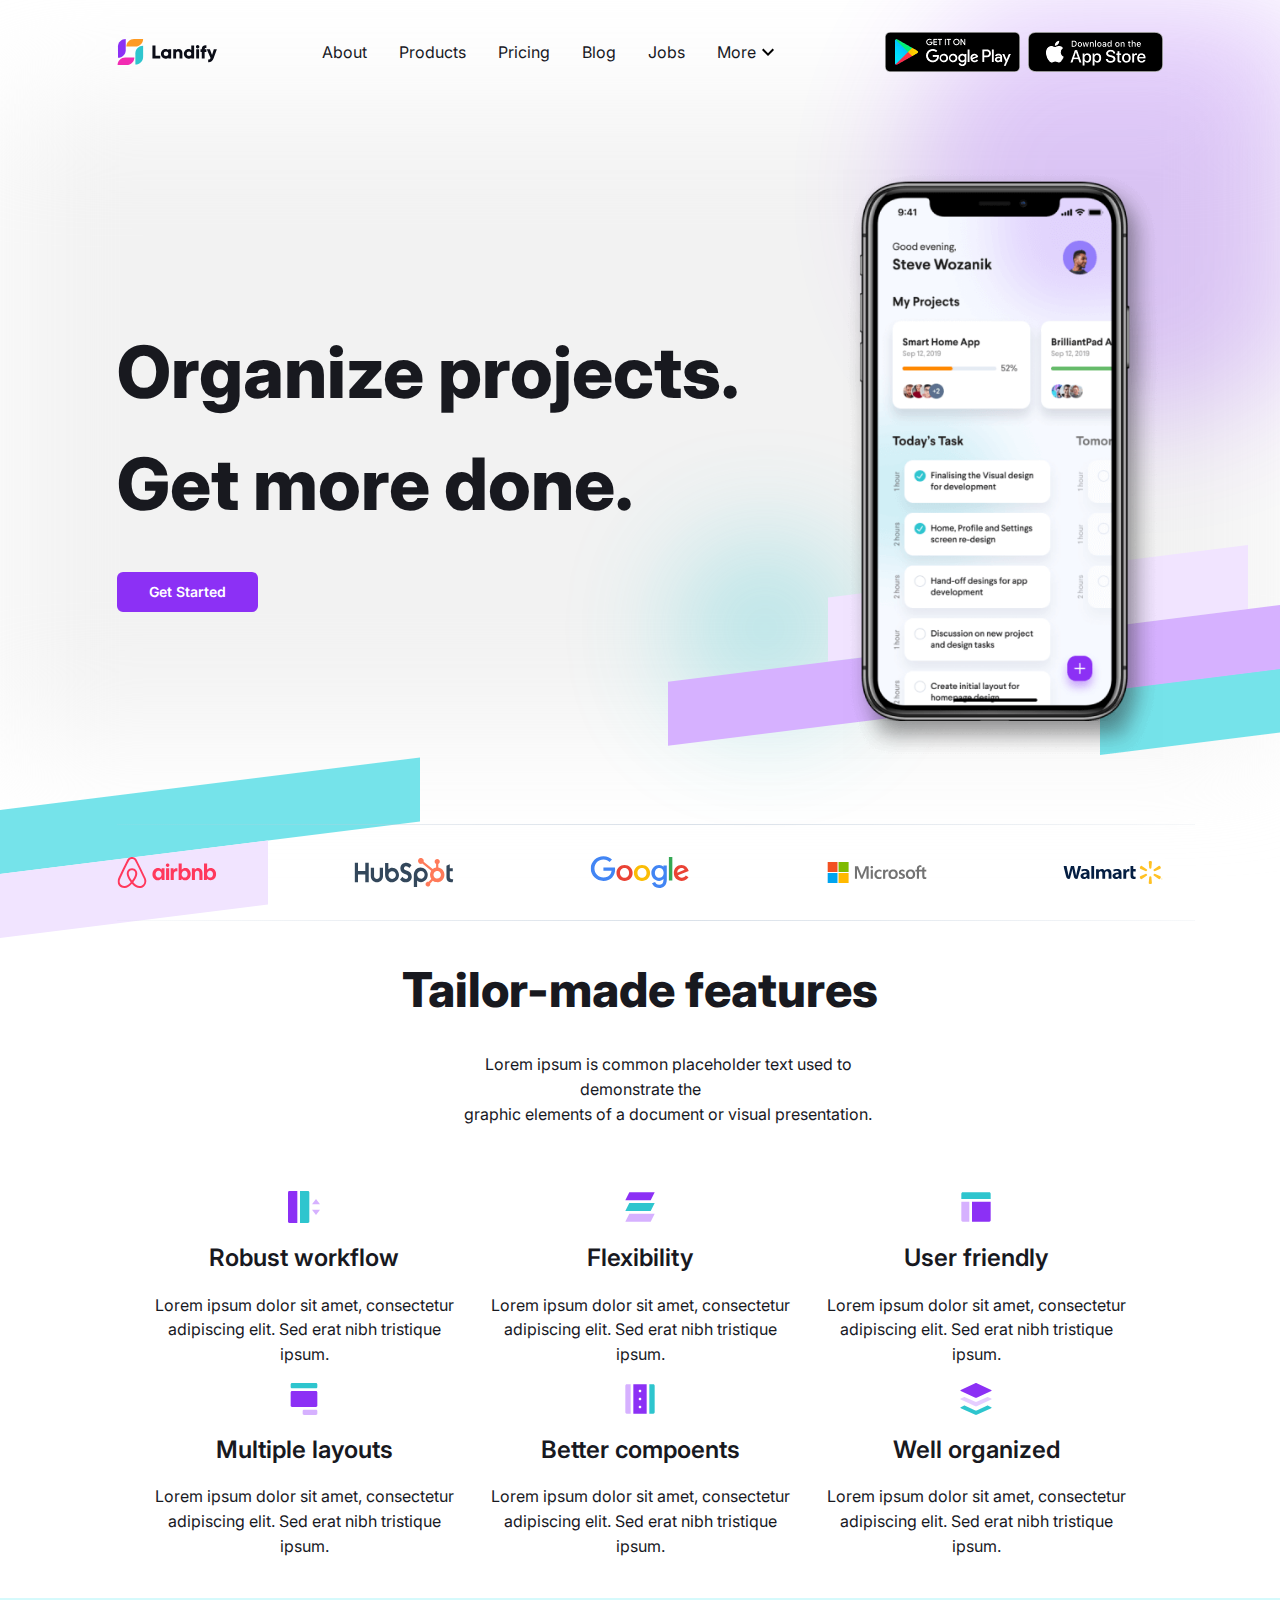
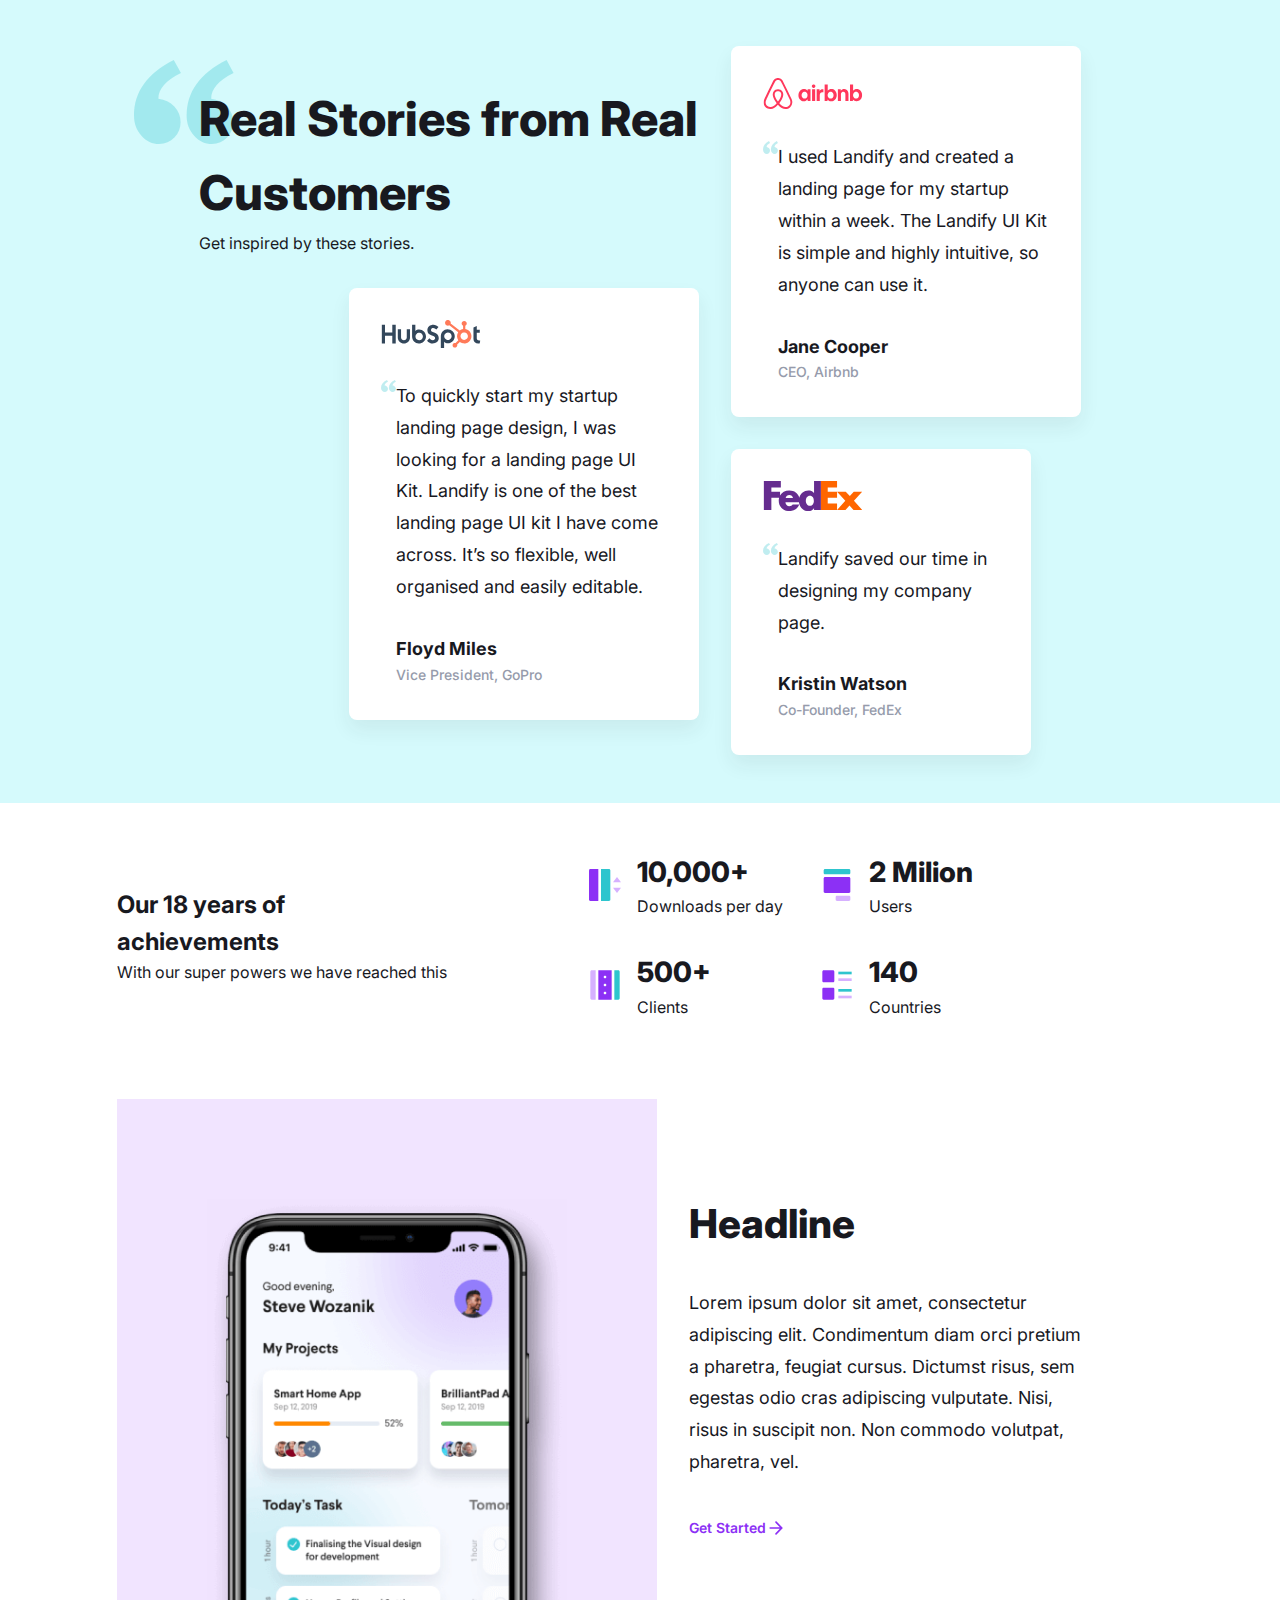
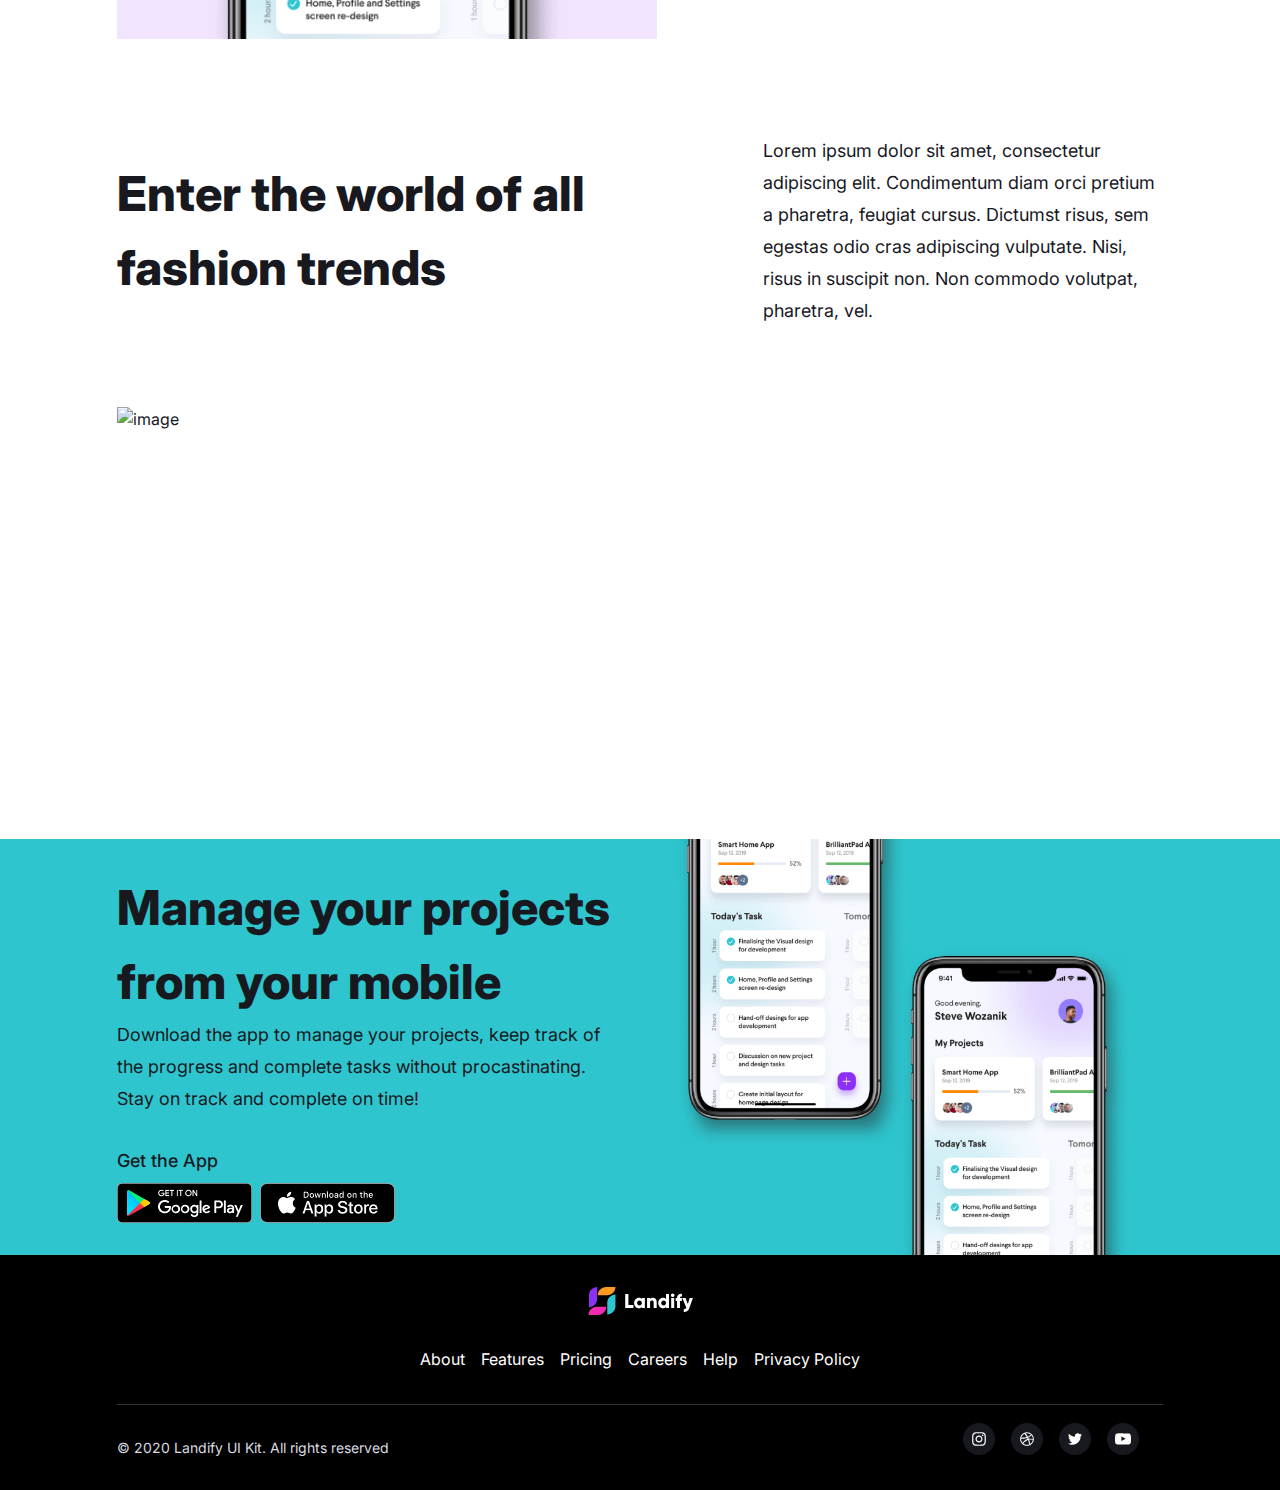
==== index.html @ 9811e8d5 "Commit from TeleportHQ" ====
<!DOCTYPE html>
<html lang="en">
  <head>
    <title>Landify</title>
    <meta property="og:title" content="Landify" />
    <meta name="viewport" content="width=device-width, initial-scale=1.0" />
    <meta charset="utf-8" />
    <meta property="twitter:card" content="summary_large_image" />

    <style data-tag="reset-style-sheet">
      html {  line-height: 1.15;}body {  margin: 0;}* {  box-sizing: border-box;  border-width: 0;  border-style: solid;}p,li,ul,pre,div,h1,h2,h3,h4,h5,h6,figure,blockquote,figcaption {  margin: 0;  padding: 0;}button {  background-color: transparent;}button,input,optgroup,select,textarea {  font-family: inherit;  font-size: 100%;  line-height: 1.15;  margin: 0;}button,select {  text-transform: none;}button,[type="button"],[type="reset"],[type="submit"] {  -webkit-appearance: button;}button::-moz-focus-inner,[type="button"]::-moz-focus-inner,[type="reset"]::-moz-focus-inner,[type="submit"]::-moz-focus-inner {  border-style: none;  padding: 0;}button:-moz-focus,[type="button"]:-moz-focus,[type="reset"]:-moz-focus,[type="submit"]:-moz-focus {  outline: 1px dotted ButtonText;}a {  color: inherit;  text-decoration: inherit;}input {  padding: 2px 4px;}img {  display: block;}html { scroll-behavior: smooth  }
    </style>
    <style data-tag="default-style-sheet">
      html {
        font-family: Inter;
        font-size: 16px;
      }

      body {
        font-weight: 400;
        font-style:normal;
        text-decoration: none;
        text-transform: none;
        letter-spacing: normal;
        line-height: 1.55;
        color: var(--dl-color-gray-900);
        background-color: var(--dl-color-gray-white);

      }
    </style>
    <link
      rel="stylesheet"
      href="https://fonts.googleapis.com/css2?family=Inter:wght@100;200;300;400;500;600;700;800;900&amp;display=swap"
      data-tag="font"
    />
    <link
      rel="stylesheet"
      href="https://fonts.googleapis.com/css2?family=Nanum+Pen+Script:wght@400&amp;display=swap"
      data-tag="font"
    />
  </head>
  <body>
    <link rel="stylesheet" href="./style.css" />
    <div>
      <link href="./index.css" rel="stylesheet" />

      <div class="home-container">
        <div data-role="Header" class="home-header-container">
          <header class="home-header">
            <div class="home-logo">
              <img
                alt="image"
                src="public/logotype-dark.svg"
                class="home-image"
              />
            </div>
            <div class="home-menu">
              <span class="home-text">About</span>
              <span class="home-text01">Products</span>
              <span class="home-text02">Pricing</span>
              <span class="home-text03">Blog</span>
              <span class="home-text04">Jobs</span>
              <span class="home-text05">More</span>
              <svg viewBox="0 0 1024 1024" class="home-icon">
                <path
                  d="M316 366l196 196 196-196 60 60-256 256-256-256z"
                ></path>
              </svg>
            </div>
            <div class="home-container01">
              <div class="store-banner-store-banner">
                <img
                  alt="image"
                  src="public/google-play-badge-200h.png"
                  class="store-banner-image"
                />
                <img
                  alt="image"
                  src="public/app-store-badge-200h.png"
                  class="store-banner-image1"
                />
              </div>
            </div>
            <div data-role="BurgerMenu" class="home-burger-menu">
              <svg viewBox="0 0 1024 1024" class="home-menu1">
                <path
                  d="M810.667 725.333h-597.333c-47.061 0-85.333 38.272-85.333 85.333s38.272 85.333 85.333 85.333h597.333c47.061 0 85.333-38.272 85.333-85.333s-38.272-85.333-85.333-85.333z"
                ></path>
                <path
                  d="M810.667 426.667h-597.333c-47.061 0-85.333 38.272-85.333 85.333s38.272 85.333 85.333 85.333h597.333c47.061 0 85.333-38.272 85.333-85.333s-38.272-85.333-85.333-85.333z"
                ></path>
                <path
                  d="M810.667 128h-597.333c-47.061 0-85.333 38.272-85.333 85.333s38.272 85.333 85.333 85.333h597.333c47.061 0 85.333-38.272 85.333-85.333s-38.272-85.333-85.333-85.333z"
                ></path>
              </svg>
            </div>
          </header>
          <div data-role="MobileMenu" class="home-mobile-menu">
            <div class="home-top">
              <div class="home-logo1">
                <img
                  alt="image"
                  src="public/logotype-dark.svg"
                  class="home-image01"
                />
              </div>
              <div data-role="CloseMobileMenu" class="home-close-menu">
                <svg viewBox="0 0 1024 1024" class="home-icon05">
                  <path
                    d="M810 274l-238 238 238 238-60 60-238-238-238 238-60-60 238-238-238-238 60-60 238 238 238-238z"
                  ></path>
                </svg>
              </div>
            </div>
            <div class="home-mid">
              <span class="home-text06">About</span>
              <span class="home-text07">Products</span>
              <span class="home-text08">Pricing</span>
              <span class="home-text09">Blog</span>
              <span class="home-text10">Jobs</span>
              <span class="home-text11">More</span>
            </div>
            <div class="home-bot">
              <div class="home-container02">
                <a
                  href="https://instagram.com"
                  target="_blank"
                  rel="noreferrer noopener"
                  class="home-link"
                >
                  <div class="home-container03">
                    <svg
                      viewBox="0 0 877.7142857142857 1024"
                      class="home-icon07"
                    >
                      <path
                        d="M585.143 512c0-80.571-65.714-146.286-146.286-146.286s-146.286 65.714-146.286 146.286 65.714 146.286 146.286 146.286 146.286-65.714 146.286-146.286zM664 512c0 124.571-100.571 225.143-225.143 225.143s-225.143-100.571-225.143-225.143 100.571-225.143 225.143-225.143 225.143 100.571 225.143 225.143zM725.714 277.714c0 29.143-23.429 52.571-52.571 52.571s-52.571-23.429-52.571-52.571 23.429-52.571 52.571-52.571 52.571 23.429 52.571 52.571zM438.857 152c-64 0-201.143-5.143-258.857 17.714-20 8-34.857 17.714-50.286 33.143s-25.143 30.286-33.143 50.286c-22.857 57.714-17.714 194.857-17.714 258.857s-5.143 201.143 17.714 258.857c8 20 17.714 34.857 33.143 50.286s30.286 25.143 50.286 33.143c57.714 22.857 194.857 17.714 258.857 17.714s201.143 5.143 258.857-17.714c20-8 34.857-17.714 50.286-33.143s25.143-30.286 33.143-50.286c22.857-57.714 17.714-194.857 17.714-258.857s5.143-201.143-17.714-258.857c-8-20-17.714-34.857-33.143-50.286s-30.286-25.143-50.286-33.143c-57.714-22.857-194.857-17.714-258.857-17.714zM877.714 512c0 60.571 0.571 120.571-2.857 181.143-3.429 70.286-19.429 132.571-70.857 184s-113.714 67.429-184 70.857c-60.571 3.429-120.571 2.857-181.143 2.857s-120.571 0.571-181.143-2.857c-70.286-3.429-132.571-19.429-184-70.857s-67.429-113.714-70.857-184c-3.429-60.571-2.857-120.571-2.857-181.143s-0.571-120.571 2.857-181.143c3.429-70.286 19.429-132.571 70.857-184s113.714-67.429 184-70.857c60.571-3.429 120.571-2.857 181.143-2.857s120.571-0.571 181.143 2.857c70.286 3.429 132.571 19.429 184 70.857s67.429 113.714 70.857 184c3.429 60.571 2.857 120.571 2.857 181.143z"
                      ></path>
                    </svg>
                  </div>
                </a>
                <a
                  href="https://dribbble.com"
                  target="_blank"
                  rel="noreferrer noopener"
                  class="home-link1"
                >
                  <div class="home-container04">
                    <svg
                      viewBox="0 0 877.7142857142857 1024"
                      class="home-icon09"
                    >
                      <path
                        d="M585.143 857.143c-5.714-33.143-27.429-147.429-80-284.571-0.571 0-1.714 0.571-2.286 0.571 0 0-222.286 77.714-294.286 234.286-3.429-2.857-8.571-6.286-8.571-6.286 65.143 53.143 148 85.714 238.857 85.714 52 0 101.143-10.857 146.286-29.714zM479.429 510.286c-9.143-21.143-19.429-42.286-30.286-63.429-193.143 57.714-378.286 53.143-384.571 53.143-0.571 4-0.571 8-0.571 12 0 96 36.571 184 96 250.286v0c102.286-182.286 304.571-247.429 304.571-247.429 5.143-1.714 10.286-2.857 14.857-4.571zM418.286 389.143c-65.143-115.429-134.286-209.143-139.429-216-104.571 49.143-182.286 145.714-206.857 261.714 9.714 0 166.286 1.714 346.286-45.714zM809.143 571.429c-8-2.286-112.571-35.429-233.714-16.571 49.143 135.429 69.143 245.714 73.143 268 84-56.571 143.429-146.857 160.571-251.429zM349.143 148c-0.571 0-0.571 0-1.143 0.571 0 0 0.571-0.571 1.143-0.571zM686.286 230.857c-65.714-58.286-152.571-93.714-247.429-93.714-30.286 0-60 4-88.571 10.857 5.714 7.429 76.571 100.571 140.571 218.286 141.143-52.571 194.286-133.714 195.429-135.429zM813.714 508c-1.143-88.571-32.571-170.286-85.143-234.286-1.143 1.143-61.143 88-209.143 148.571 8.571 17.714 17.143 36 25.143 54.286 2.857 6.286 5.143 13.143 8 19.429 129.143-16.571 256.571 11.429 261.143 12zM877.714 512c0 242.286-196.571 438.857-438.857 438.857s-438.857-196.571-438.857-438.857 196.571-438.857 438.857-438.857 438.857 196.571 438.857 438.857z"
                      ></path>
                    </svg>
                  </div>
                </a>
                <a
                  href="https://twitter.com"
                  target="_blank"
                  rel="noreferrer noopener"
                  class="home-link2"
                >
                  <div class="home-container05">
                    <svg
                      viewBox="0 0 950.8571428571428 1024"
                      class="home-icon11"
                    >
                      <path
                        d="M925.714 233.143c-25.143 36.571-56.571 69.143-92.571 95.429 0.571 8 0.571 16 0.571 24 0 244-185.714 525.143-525.143 525.143-104.571 0-201.714-30.286-283.429-82.857 14.857 1.714 29.143 2.286 44.571 2.286 86.286 0 165.714-29.143 229.143-78.857-81.143-1.714-149.143-54.857-172.571-128 11.429 1.714 22.857 2.857 34.857 2.857 16.571 0 33.143-2.286 48.571-6.286-84.571-17.143-148-91.429-148-181.143v-2.286c24.571 13.714 53.143 22.286 83.429 23.429-49.714-33.143-82.286-89.714-82.286-153.714 0-34.286 9.143-65.714 25.143-93.143 90.857 112 227.429 185.143 380.571 193.143-2.857-13.714-4.571-28-4.571-42.286 0-101.714 82.286-184.571 184.571-184.571 53.143 0 101.143 22.286 134.857 58.286 41.714-8 81.714-23.429 117.143-44.571-13.714 42.857-42.857 78.857-81.143 101.714 37.143-4 73.143-14.286 106.286-28.571z"
                      ></path>
                    </svg>
                  </div>
                </a>
                <a
                  href="https://youtube.com"
                  target="_blank"
                  rel="noreferrer noopener"
                  class="home-link3"
                >
                  <div class="home-container06">
                    <svg viewBox="0 0 1024 1024" class="home-icon13">
                      <path
                        d="M406.286 644.571l276.571-142.857-276.571-144.571v287.429zM512 152c215.429 0 358.286 10.286 358.286 10.286 20 2.286 64 2.286 102.857 43.429 0 0 31.429 30.857 40.571 101.714 10.857 82.857 10.286 165.714 10.286 165.714v77.714s0.571 82.857-10.286 165.714c-9.143 70.286-40.571 101.714-40.571 101.714-38.857 40.571-82.857 40.571-102.857 42.857 0 0-142.857 10.857-358.286 10.857v0c-266.286-2.286-348-10.286-348-10.286-22.857-4-74.286-2.857-113.143-43.429 0 0-31.429-31.429-40.571-101.714-10.857-82.857-10.286-165.714-10.286-165.714v-77.714s-0.571-82.857 10.286-165.714c9.143-70.857 40.571-101.714 40.571-101.714 38.857-41.143 82.857-41.143 102.857-43.429 0 0 142.857-10.286 358.286-10.286v0z"
                      ></path>
                    </svg>
                  </div>
                </a>
              </div>
            </div>
          </div>
        </div>
        <div class="home-main">
          <div class="home-blur-background"></div>
          <div class="home-hero">
            <div class="home-container07">
              <h1 class="home-text12 Headline1">
                <span>Organize projects.</span>
                <br />
                <span>Get more done.</span>
              </h1>
              <div class="primary-button-container">
                <button class="primary-button-button MediumLabel button">
                  <span>Get Started</span>
                </button>
              </div>
            </div>
            <img
              alt="image"
              src="public/iphonex-1200w.png"
              class="home-image02"
            />
          </div>
          <img
            alt="image"
            src="public/turquoise-circle.svg"
            class="home-turquoise-cirble"
          />
          <img
            alt="image"
            src="public/purple-circle.svg"
            class="home-purple-circle"
          />
          <img alt="image" src="public/left.svg" class="home-left" />
          <img alt="image" src="public/right.svg" class="home-right" />
        </div>
        <div class="home-clients">
          <div class="home-divider"></div>
          <img alt="image" src="public/logo-1.svg" class="home-image03" />
          <img alt="image" src="public/logo-4.svg" class="home-image04" />
          <img alt="image" src="public/logo-3.svg" class="home-image05" />
          <img alt="image" src="public/logo-5.svg" class="home-image06" />
          <img alt="image" src="public/logo-6.svg" class="home-image07" />
          <div class="home-divider1"></div>
        </div>
        <div class="home-features">
          <h2 class="Headline2 home-text16">Tailor-made features</h2>
          <span class="home-text17">
            <span class="home-text18">
              Lorem ipsum is common placeholder text used to demonstrate the
              graphic elements of a document or visual presentation.
            </span>
          </span>
          <div class="home-features1">
            <div class="feature-card-container">
              <img alt="image" src="public/01.svg" class="feature-card-image" />
              <h5 class="feature-card-text Headline5">
                <span>Robust workflow</span>
              </h5>
              <span class="feature-card-text1">
                <span>
                  Lorem ipsum dolor sit amet, consectetur adipiscing elit. Sed
                  erat nibh tristique ipsum.
                </span>
              </span>
            </div>
            <div class="feature-card-container">
              <img alt="image" src="public/02.svg" class="feature-card-image" />
              <h5 class="feature-card-text Headline5">
                <span>Flexibility</span>
              </h5>
              <span class="feature-card-text1">
                <span>
                  Lorem ipsum dolor sit amet, consectetur adipiscing elit. Sed
                  erat nibh tristique ipsum.
                </span>
              </span>
            </div>
            <div class="feature-card-container">
              <img alt="image" src="public/03.svg" class="feature-card-image" />
              <h5 class="feature-card-text Headline5">
                <span>User friendly</span>
              </h5>
              <span class="feature-card-text1">
                <span>
                  Lorem ipsum dolor sit amet, consectetur adipiscing elit. Sed
                  erat nibh tristique ipsum.
                </span>
              </span>
            </div>
            <div class="feature-card-container">
              <img alt="image" src="public/04.svg" class="feature-card-image" />
              <h5 class="feature-card-text Headline5">
                <span>Multiple layouts</span>
              </h5>
              <span class="feature-card-text1">
                <span>
                  Lorem ipsum dolor sit amet, consectetur adipiscing elit. Sed
                  erat nibh tristique ipsum.
                </span>
              </span>
            </div>
            <div class="feature-card-container">
              <img alt="image" src="public/05.svg" class="feature-card-image" />
              <h5 class="feature-card-text Headline5">
                <span>Better compoents</span>
              </h5>
              <span class="feature-card-text1">
                <span>
                  Lorem ipsum dolor sit amet, consectetur adipiscing elit. Sed
                  erat nibh tristique ipsum.
                </span>
              </span>
            </div>
            <div class="feature-card-container">
              <img alt="image" src="public/06.svg" class="feature-card-image" />
              <h5 class="feature-card-text Headline5">
                <span>Well organized</span>
              </h5>
              <span class="feature-card-text1">
                <span>
                  Lorem ipsum dolor sit amet, consectetur adipiscing elit. Sed
                  erat nibh tristique ipsum.
                </span>
              </span>
            </div>
          </div>
        </div>
        <div class="home-testimonials">
          <div class="home-container08">
            <div class="home-container09">
              <img
                alt="image"
                src="public/quote-mark.svg"
                class="home-image08"
              />
              <h1 class="home-text19 Headline2">
                Real Stories from Real Customers
              </h1>
              <span>Get inspired by these stories.</span>
              <div class="home-container10">
                <div class="testimonials-card-container">
                  <img
                    alt="image"
                    src="public/logo-4.svg"
                    class="testimonials-card-image"
                  />
                  <div class="testimonials-card-container1">
                    <img
                      alt="image"
                      src="public/quote-mark.svg"
                      class="testimonials-card-image1"
                    />
                    <div class="testimonials-card-container2">
                      <span class="testimonials-card-text Lead1">
                        <span>
                          To quickly start my startup landing page design, I was
                          looking for a landing page UI Kit. Landify is one of
                          the best landing page UI kit I have come across. It’s
                          so flexible, well organised and easily editable.
                        </span>
                      </span>
                      <span class="Subtitle1"><span>Floyd Miles</span></span>
                      <span class="testimonials-card-text2 Lead2">
                        <span>Vice President, GoPro</span>
                      </span>
                    </div>
                  </div>
                </div>
              </div>
            </div>
            <div class="home-container11">
              <div class="home-container12">
                <div class="testimonials-card-container">
                  <img
                    alt="image"
                    src="public/logo-1.svg"
                    class="testimonials-card-image"
                  />
                  <div class="testimonials-card-container1">
                    <img
                      alt="image"
                      src="public/quote-mark.svg"
                      class="testimonials-card-image1"
                    />
                    <div class="testimonials-card-container2">
                      <span class="testimonials-card-text Lead1">
                        <span>
                          I used Landify and created a landing page for my
                          startup within a week. The Landify UI Kit is simple
                          and highly intuitive, so anyone can use it.
                        </span>
                      </span>
                      <span class="Subtitle1"><span>Jane Cooper</span></span>
                      <span class="testimonials-card-text2 Lead2">
                        <span>CEO, Airbnb</span>
                      </span>
                    </div>
                  </div>
                </div>
              </div>
              <div class="home-container13">
                <div class="testimonials-card-container">
                  <img
                    alt="image"
                    src="public/logo-2.svg"
                    class="testimonials-card-image"
                  />
                  <div class="testimonials-card-container1">
                    <img
                      alt="image"
                      src="public/quote-mark.svg"
                      class="testimonials-card-image1"
                    />
                    <div class="testimonials-card-container2">
                      <span class="testimonials-card-text Lead1">
                        <span>
                          Landify saved our time in designing my company page.
                        </span>
                      </span>
                      <span class="Subtitle1"><span>Kristin Watson</span></span>
                      <span class="testimonials-card-text2 Lead2">
                        <span>Co-Founder, FedEx</span>
                      </span>
                    </div>
                  </div>
                </div>
              </div>
            </div>
          </div>
        </div>
        <div class="home-achievements">
          <div class="home-container14">
            <h2 class="home-text21">
              <span class="home-text22">Our 18 years of</span>
              <br />
              <span>achievements</span>
            </h2>
            <span class="home-text25">
              With our super powers we have reached this
            </span>
          </div>
          <div class="home-container15">
            <div class="home-container16">
              <div class="stats-card-container">
                <img alt="image" src="public/01.svg" class="stats-card-image" />
                <div class="stats-card-container1">
                  <h1 class="Headline4"><span>10,000+</span></h1>
                  <span class="Body1"><span>Downloads per day</span></span>
                </div>
              </div>
              <div class="stats-card-container">
                <img alt="image" src="public/04.svg" class="stats-card-image" />
                <div class="stats-card-container1">
                  <h1 class="Headline4"><span>2 Milion</span></h1>
                  <span class="Body1"><span>Users</span></span>
                </div>
              </div>
            </div>
            <div class="home-container17">
              <div class="stats-card-container">
                <img alt="image" src="public/05.svg" class="stats-card-image" />
                <div class="stats-card-container1">
                  <h1 class="Headline4"><span>500+</span></h1>
                  <span class="Body1"><span>Clients</span></span>
                </div>
              </div>
              <div class="stats-card-container">
                <img alt="image" src="public/07.svg" class="stats-card-image" />
                <div class="stats-card-container1">
                  <h1 class="Headline4"><span>140</span></h1>
                  <span class="Body1"><span>Countries</span></span>
                </div>
              </div>
            </div>
          </div>
        </div>
        <div class="home-feature1">
          <div class="home-container18">
            <img
              alt="image"
              src="public/iphonex-1200w.png"
              image_src="public/iphonex-1200w.png"
              class="home-image09"
            />
          </div>
          <div class="home-container19">
            <h3 class="Headline3">Headline</h3>
            <span class="home-text27 Lead1">
              Lorem ipsum dolor sit amet, consectetur adipiscing elit.
              Condimentum diam orci pretium a pharetra, feugiat cursus. Dictumst
              risus, sem egestas odio cras adipiscing vulputate. Nisi, risus in
              suscipit non. Non commodo volutpat, pharetra, vel.
            </span>
            <div class="link-icon-button-container">
              <button class="link-icon-button-button button">
                <span class="MediumLabel"><span>Get Started</span></span>
                <svg viewBox="0 0 1024 1024" class="link-icon-button-icon">
                  <path
                    d="M481.835 243.499l225.835 225.835h-494.336c-23.552 0-42.667 19.115-42.667 42.667s19.115 42.667 42.667 42.667h494.336l-225.835 225.835c-16.683 16.683-16.683 43.691 0 60.331s43.691 16.683 60.331 0l298.667-298.667c3.925-3.925 7.083-8.619 9.259-13.824 4.309-10.453 4.309-22.229 0-32.683-2.091-5.035-5.163-9.728-9.259-13.824l-298.667-298.667c-16.683-16.683-43.691-16.683-60.331 0s-16.683 43.691 0 60.331z"
                  ></path>
                </svg>
              </button>
            </div>
          </div>
        </div>
        <div class="home-feature2">
          <div class="home-container20">
            <h2 class="Headline2 home-text28">
              Enter the world of all fashion trends
            </h2>
            <span class="home-text29 Lead1">
              Lorem ipsum dolor sit amet, consectetur adipiscing elit.
              Condimentum diam orci pretium a pharetra, feugiat cursus. Dictumst
              risus, sem egestas odio cras adipiscing vulputate. Nisi, risus in
              suscipit non. Non commodo volutpat, pharetra, vel.
            </span>
          </div>
          <img
            alt="image"
            src="https://images.unsplash.com/photo-1535157412991-2ef801c1748b?ixlib=rb-1.2.1&amp;q=85&amp;fm=jpg&amp;crop=entropy&amp;cs=srgb&amp;h=1000"
            image_src="public/iphonex-1200w.png"
            class="home-image10"
          />
        </div>
        <div class="home-cta">
          <div class="home-container21">
            <div class="home-container22">
              <h2 class="Headline2 home-text30">
                Manage your projects from your mobile
              </h2>
              <span class="home-text31 Lead1">
                Download the app to manage your projects, keep track of the
                progress and complete tasks without procastinating. Stay on
                track and complete on time!
              </span>
              <span class="home-text32 Subtitle2">
                <span class="home-text33">Get the App</span>
              </span>
              <div class="store-banner-store-banner">
                <img
                  alt="image"
                  src="public/google-play-badge-200h.png"
                  class="store-banner-image"
                />
                <img
                  alt="image"
                  src="public/app-store-badge-200h.png"
                  class="store-banner-image1"
                />
              </div>
            </div>
            <div class="home-container23">
              <img
                alt="image"
                src="public/iphonex-1200w.png"
                image_src="public/iphonex-1200w.png"
                class="home-image11"
              />
              <img
                alt="image"
                src="public/iphonex-1200w.png"
                image_src="public/iphonex-1200w.png"
                class="home-image12"
              />
            </div>
          </div>
        </div>
        <div class="home-footer">
          <footer class="home-container24">
            <img
              alt="image"
              src="public/logotype-light.svg"
              class="home-image13"
            />
            <div class="home-container25">
              <span class="home-text34">About</span>
              <span class="home-text35">Features</span>
              <span class="home-text36">Pricing</span>
              <span class="home-text37">Careers</span>
              <span class="home-text38">Help</span>
              <span class="home-text39">Privacy Policy</span>
            </div>
            <div class="home-divider2"></div>
            <div class="home-container26">
              <span class="home-text40 Body2">
                © 2020 Landify UI Kit. All rights reserved
              </span>
              <div class="home-container27">
                <a
                  href="https://instagram.com"
                  target="_blank"
                  rel="noreferrer noopener"
                  class="home-link4"
                >
                  <div class="home-container28">
                    <svg
                      viewBox="0 0 877.7142857142857 1024"
                      class="home-icon15"
                    >
                      <path
                        d="M585.143 512c0-80.571-65.714-146.286-146.286-146.286s-146.286 65.714-146.286 146.286 65.714 146.286 146.286 146.286 146.286-65.714 146.286-146.286zM664 512c0 124.571-100.571 225.143-225.143 225.143s-225.143-100.571-225.143-225.143 100.571-225.143 225.143-225.143 225.143 100.571 225.143 225.143zM725.714 277.714c0 29.143-23.429 52.571-52.571 52.571s-52.571-23.429-52.571-52.571 23.429-52.571 52.571-52.571 52.571 23.429 52.571 52.571zM438.857 152c-64 0-201.143-5.143-258.857 17.714-20 8-34.857 17.714-50.286 33.143s-25.143 30.286-33.143 50.286c-22.857 57.714-17.714 194.857-17.714 258.857s-5.143 201.143 17.714 258.857c8 20 17.714 34.857 33.143 50.286s30.286 25.143 50.286 33.143c57.714 22.857 194.857 17.714 258.857 17.714s201.143 5.143 258.857-17.714c20-8 34.857-17.714 50.286-33.143s25.143-30.286 33.143-50.286c22.857-57.714 17.714-194.857 17.714-258.857s5.143-201.143-17.714-258.857c-8-20-17.714-34.857-33.143-50.286s-30.286-25.143-50.286-33.143c-57.714-22.857-194.857-17.714-258.857-17.714zM877.714 512c0 60.571 0.571 120.571-2.857 181.143-3.429 70.286-19.429 132.571-70.857 184s-113.714 67.429-184 70.857c-60.571 3.429-120.571 2.857-181.143 2.857s-120.571 0.571-181.143-2.857c-70.286-3.429-132.571-19.429-184-70.857s-67.429-113.714-70.857-184c-3.429-60.571-2.857-120.571-2.857-181.143s-0.571-120.571 2.857-181.143c3.429-70.286 19.429-132.571 70.857-184s113.714-67.429 184-70.857c60.571-3.429 120.571-2.857 181.143-2.857s120.571-0.571 181.143 2.857c70.286 3.429 132.571 19.429 184 70.857s67.429 113.714 70.857 184c3.429 60.571 2.857 120.571 2.857 181.143z"
                      ></path>
                    </svg>
                  </div>
                </a>
                <a
                  href="https://dribbble.com"
                  target="_blank"
                  rel="noreferrer noopener"
                  class="home-link5"
                >
                  <div class="home-container29">
                    <svg
                      viewBox="0 0 877.7142857142857 1024"
                      class="home-icon17"
                    >
                      <path
                        d="M585.143 857.143c-5.714-33.143-27.429-147.429-80-284.571-0.571 0-1.714 0.571-2.286 0.571 0 0-222.286 77.714-294.286 234.286-3.429-2.857-8.571-6.286-8.571-6.286 65.143 53.143 148 85.714 238.857 85.714 52 0 101.143-10.857 146.286-29.714zM479.429 510.286c-9.143-21.143-19.429-42.286-30.286-63.429-193.143 57.714-378.286 53.143-384.571 53.143-0.571 4-0.571 8-0.571 12 0 96 36.571 184 96 250.286v0c102.286-182.286 304.571-247.429 304.571-247.429 5.143-1.714 10.286-2.857 14.857-4.571zM418.286 389.143c-65.143-115.429-134.286-209.143-139.429-216-104.571 49.143-182.286 145.714-206.857 261.714 9.714 0 166.286 1.714 346.286-45.714zM809.143 571.429c-8-2.286-112.571-35.429-233.714-16.571 49.143 135.429 69.143 245.714 73.143 268 84-56.571 143.429-146.857 160.571-251.429zM349.143 148c-0.571 0-0.571 0-1.143 0.571 0 0 0.571-0.571 1.143-0.571zM686.286 230.857c-65.714-58.286-152.571-93.714-247.429-93.714-30.286 0-60 4-88.571 10.857 5.714 7.429 76.571 100.571 140.571 218.286 141.143-52.571 194.286-133.714 195.429-135.429zM813.714 508c-1.143-88.571-32.571-170.286-85.143-234.286-1.143 1.143-61.143 88-209.143 148.571 8.571 17.714 17.143 36 25.143 54.286 2.857 6.286 5.143 13.143 8 19.429 129.143-16.571 256.571 11.429 261.143 12zM877.714 512c0 242.286-196.571 438.857-438.857 438.857s-438.857-196.571-438.857-438.857 196.571-438.857 438.857-438.857 438.857 196.571 438.857 438.857z"
                      ></path>
                    </svg>
                  </div>
                </a>
                <a
                  href="https://twitter.com"
                  target="_blank"
                  rel="noreferrer noopener"
                  class="home-link6"
                >
                  <div class="home-container30">
                    <svg
                      viewBox="0 0 950.8571428571428 1024"
                      class="home-icon19"
                    >
                      <path
                        d="M925.714 233.143c-25.143 36.571-56.571 69.143-92.571 95.429 0.571 8 0.571 16 0.571 24 0 244-185.714 525.143-525.143 525.143-104.571 0-201.714-30.286-283.429-82.857 14.857 1.714 29.143 2.286 44.571 2.286 86.286 0 165.714-29.143 229.143-78.857-81.143-1.714-149.143-54.857-172.571-128 11.429 1.714 22.857 2.857 34.857 2.857 16.571 0 33.143-2.286 48.571-6.286-84.571-17.143-148-91.429-148-181.143v-2.286c24.571 13.714 53.143 22.286 83.429 23.429-49.714-33.143-82.286-89.714-82.286-153.714 0-34.286 9.143-65.714 25.143-93.143 90.857 112 227.429 185.143 380.571 193.143-2.857-13.714-4.571-28-4.571-42.286 0-101.714 82.286-184.571 184.571-184.571 53.143 0 101.143 22.286 134.857 58.286 41.714-8 81.714-23.429 117.143-44.571-13.714 42.857-42.857 78.857-81.143 101.714 37.143-4 73.143-14.286 106.286-28.571z"
                      ></path>
                    </svg>
                  </div>
                </a>
                <a
                  href="https://youtube.com"
                  target="_blank"
                  rel="noreferrer noopener"
                  class="home-link7"
                >
                  <div class="home-container31">
                    <svg viewBox="0 0 1024 1024" class="home-icon21">
                      <path
                        d="M406.286 644.571l276.571-142.857-276.571-144.571v287.429zM512 152c215.429 0 358.286 10.286 358.286 10.286 20 2.286 64 2.286 102.857 43.429 0 0 31.429 30.857 40.571 101.714 10.857 82.857 10.286 165.714 10.286 165.714v77.714s0.571 82.857-10.286 165.714c-9.143 70.286-40.571 101.714-40.571 101.714-38.857 40.571-82.857 40.571-102.857 42.857 0 0-142.857 10.857-358.286 10.857v0c-266.286-2.286-348-10.286-348-10.286-22.857-4-74.286-2.857-113.143-43.429 0 0-31.429-31.429-40.571-101.714-10.857-82.857-10.286-165.714-10.286-165.714v-77.714s-0.571-82.857 10.286-165.714c9.143-70.857 40.571-101.714 40.571-101.714 38.857-41.143 82.857-41.143 102.857-43.429 0 0 142.857-10.286 358.286-10.286v0z"
                      ></path>
                    </svg>
                  </div>
                </a>
              </div>
            </div>
          </footer>
        </div>
      </div>
    </div>
    <script src="https://unpkg.com/@teleporthq/teleport-custom-scripts"></script>
  </body>
</html>
---- style.css ----
:root {
  --dl-color-gray-300: #d9dbe1ff;
  --dl-color-gray-700: #969babff;
  --dl-color-gray-800: #474a57ff;
  --dl-color-gray-900: #18191fff;
  --dl-color-pink-100: #ffb1e6ff;
  --dl-color-pink-800: #ff72d2ff;
  --dl-size-size-unit: 1rem;
  --dl-color-gray-black: #000000ff;
  --dl-color-gray-white: #FFFFFF;
  --dl-color-orange-100: #ffe3c1ff;
  --dl-color-orange-800: #ffc278ff;
  --dl-color-purple-100: #f1e4ffff;
  --dl-color-purple-800: #d6b1ffff;
  --dl-color-purple-900: #ac69f8ff;
  --dl-space-space-unit: 1rem;
  --dl-color-purple-1000: #6209c6ff;
  --dl-color-pink-default: #f22bb2ff;
  --dl-size-size-halfunit: 0.5rem;
  --dl-color-turquoise-100: #d5fafcff;
  --dl-color-turquoise-800: #75e3eaff;
  --dl-radius-radius-round: 50%;
  --dl-color-orange-default: #fe9a22ff;
  --dl-color-purple-default: #8c30f5ff;
  --dl-size-size-doubleunit: 2rem;
  --dl-size-size-tripleunit: 3rem;
  --dl-space-space-halfunit: 0.5rem;
  --dl-radius-radius-radius2: 2px;
  --dl-radius-radius-radius4: 4px;
  --dl-radius-radius-radius6: 6px;
  --dl-radius-radius-radius8: 8px;
  --dl-space-space-doubleunit: 2rem;
  --dl-space-space-tripleunit: 3rem;
  --dl-color-turquoise-default: #2ec5ceff;
}
.teleport-show {
  display: flex !important;
  transform: none !important;
}
.list {
  width: 100%;
  margin: 1em 0px 1em 0px;
  display: block;
  padding: 0px 0px 0px 1.5rem;
  list-style-type: none;
  list-style-position: outside;
}
.button {
  color: var(--dl-color-gray-900);
  display: inline-block;
  padding: 0.5rem 1rem;
  font-family: Inter;
  border-color: var(--dl-color-gray-900);
  border-width: 1px;
  border-radius: 4px;
  background-color: var(--dl-color-gray-white);
}
.list-item {
  display: list-item;
}
.input {
  color: var(--dl-color-gray-900);
  cursor: auto;
  padding: 0.5rem 1rem;
  font-family: Inter;
  border-color: var(--dl-color-gray-900);
  border-width: 1px;
  border-radius: 4px;
  background-color: var(--dl-color-gray-white);
}
.textarea {
  color: var(--dl-color-gray-900);
  cursor: auto;
  padding: 0.5rem;
  font-family: Inter;
  border-color: var(--dl-color-gray-900);
  border-width: 1px;
  border-radius: 4px;
  background-color: var(--dl-color-gray-white);
}
.LargeLabel {
  font-size: 20px;
  font-family: Inter;
  font-weight: 600;
  text-transform: none;
  text-decoration: none;
}
.Body2 {
  font-size: 14px;
  font-family: Inter;
  font-weight: 400;
  text-transform: none;
  text-decoration: none;
}
.Lead1 {
  font-size: 18px;
  font-family: Inter;
  font-weight: 400;
  line-height: 1.77;
  text-transform: none;
  text-decoration: none;
}
.Headline6 {
  font-size: 20px;
  font-family: Inter;
  font-weight: 500;
  text-transform: none;
  text-decoration: none;
}
.Body1 {
  font-size: 16px;
  font-family: Inter;
  font-weight: 400;
  line-height: 1.55;
  text-transform: none;
  text-decoration: none;
}
.Lead2 {
  font-size: 14px;
  font-family: Inter;
  font-weight: 500;
  line-height: 1.77;
  text-transform: none;
  text-decoration: none;
}
.Headline3 {
  font-size: 40px;
  font-family: Inter;
  font-weight: 800;
  text-transform: none;
  text-decoration: none;
}
.Headline2 {
  font-size: 48px;
  font-family: Inter;
  font-weight: 800;
  text-transform: none;
  text-decoration: none;
}
.Headline5 {
  font-size: 24px;
  font-family: Inter;
  font-weight: 600;
  text-transform: none;
  text-decoration: none;
}
.Subtitle2 {
  font-size: 18px;
  font-family: Inter;
  font-weight: 500;
  text-transform: none;
  text-decoration: none;
}
.SmallLabel {
  font-size: 12px;
  font-family: Inter;
  font-weight: 600;
  text-transform: none;
  text-decoration: none;
}
.MediumLabel {
  font-size: 14px;
  font-family: Inter;
  font-weight: 600;
  text-transform: none;
  text-decoration: none;
}
.Headline1 {
  font-size: 72px;
  font-family: Inter;
  font-weight: 800;
  text-transform: none;
  text-decoration: none;
}
.BadgeLabel {
  font-size: 20px;
  font-family: Nanum Pen Script;
  font-weight: 400;
  text-transform: none;
  text-decoration: none;
}
.Subtitle1 {
  font-size: 18px;
  font-family: Inter;
  font-weight: 700;
  text-transform: none;
  text-decoration: none;
}
.Headline4 {
  font-size: 28px;
  font-family: Inter;
  font-weight: 800;
  text-transform: none;
  text-decoration: none;
}
.Capitalised {
  font-size: 14px;
  font-family: Inter;
  font-weight: 800;
  text-transform: uppercase;
  text-decoration: none;
}
---- index.css ----
.store-banner-store-banner {
  display: flex;
  align-items: flex-start;
  flex-direction: row;
  justify-content: space-between;
}
.store-banner-image {
  width: 135px;
  object-fit: cover;
}
.store-banner-image1 {
  width: 135px;
  object-fit: cover;
  margin-left: var(--dl-space-space-halfunit);
}

.primary-button-container {
  display: flex;
  position: relative;
  align-items: center;
  flex-direction: column;
  justify-content: center;
}
.primary-button-button {
  color: var(--dl-color-gray-white);
  align-self: center;
  transition: 0.3s;
  padding-top: 12px;
  border-width: 0px;
  padding-left: 32px;
  border-radius: var(--dl-radius-radius-radius6);
  padding-right: 32px;
  padding-bottom: 12px;
  background-color: var(--dl-color-purple-default);
}
.primary-button-button:hover {
  background-color: var(--dl-color-purple-900);
}
.primary-button-button:active {
  background-color: var(--dl-color-purple-1000);
}

.feature-card-container {
  width: 320px;
  margin: var(--dl-space-space-halfunit);
  display: flex;
  position: relative;
  align-items: center;
  flex-direction: column;
}
.feature-card-image {
  width: var(--dl-size-size-doubleunit);
  height: var(--dl-size-size-doubleunit);
  object-fit: cover;
}
.feature-card-text {
  margin-top: var(--dl-space-space-unit);
  margin-bottom: var(--dl-space-space-unit);
}
.feature-card-text1 {
  text-align: center;
}

.testimonials-card-container {
  flex: 0 0 auto;
  width: 100%;
  display: flex;
  padding: var(--dl-space-space-doubleunit);
  box-shadow: 0px 10px 20px 0px rgba(41, 41, 42, 0.07);
  align-items: flex-start;
  border-radius: var(--dl-radius-radius-radius8);
  flex-direction: column;
  background-color: var(--dl-color-gray-white);
}
.testimonials-card-image {
  width: 100px;
  object-fit: cover;
  margin-bottom: var(--dl-space-space-doubleunit);
}
.testimonials-card-container1 {
  flex: 0 0 auto;
  width: 100%;
  height: auto;
  display: flex;
  align-items: flex-start;
  flex-direction: row;
  justify-content: flex-start;
}
.testimonials-card-image1 {
  top: 81px;
  left: 46px;
  right: auto;
  width: 15px;
  bottom: auto;
  object-fit: cover;
}
.testimonials-card-container2 {
  display: flex;
  align-items: flex-start;
  flex-direction: column;
  justify-content: flex-start;
}
.testimonials-card-text {
  margin-bottom: var(--dl-space-space-doubleunit);
}
.testimonials-card-text2 {
  color: var(--dl-color-gray-700);
}

.stats-card-container {
  width: 200px;
  margin: var(--dl-space-space-unit);
  display: flex;
  position: relative;
  align-items: center;
  flex-direction: row;
}
.stats-card-image {
  width: 32px;
  object-fit: cover;
  margin-right: var(--dl-space-space-unit);
}
.stats-card-container1 {
  flex: 0 0 auto;
  display: flex;
  align-items: flex-start;
  flex-direction: column;
}

.link-icon-button-container {
  display: flex;
  position: relative;
  align-items: flex-start;
  flex-direction: column;
}
.link-icon-button-button {
  color: var(--dl-color-purple-default);
  display: flex;
  transition: 0.3s;
  align-items: center;
  border-width: 0px;
  padding-left: 0px;
  padding-right: 0px;
  flex-direction: row;
}
.link-icon-button-icon {
  fill: var(--dl-color-purple-default);
  width: 20px;
  align-self: center;
}

.home-container {
  width: 100%;
  height: auto;
  display: flex;
  overflow: hidden;
  min-height: 100vh;
  align-items: center;
  flex-direction: column;
}
.home-header-container {
  width: 100%;
  display: flex;
  align-items: center;
  flex-direction: column;
}
.home-header {
  flex: 0 0 auto;
  width: 100%;
  display: flex;
  padding: var(--dl-space-space-doubleunit);
  z-index: 100;
  position: relative;
  max-width: 1110px;
  align-items: center;
  flex-direction: row;
  justify-content: space-between;
}
.home-logo {
  display: flex;
  align-items: center;
  flex-direction: row;
  justify-content: space-between;
}
.home-image {
  width: 100px;
  object-fit: cover;
}
.home-menu {
  display: flex;
  align-items: flex-start;
  flex-direction: row;
}
.home-text {
  transition: 0.3s;
  margin-right: var(--dl-space-space-doubleunit);
}
.home-text:hover {
  color: var(--dl-color-turquoise-default);
}
.home-text01 {
  transition: 0.3s;
  margin-right: var(--dl-space-space-doubleunit);
}
.home-text01:hover {
  color: var(--dl-color-turquoise-default);
}
.home-text02 {
  transition: 0.3s;
  margin-right: var(--dl-space-space-doubleunit);
}
.home-text02:hover {
  color: var(--dl-color-turquoise-default);
}
.home-text03 {
  transition: 0.3s;
  margin-right: var(--dl-space-space-doubleunit);
}
.home-text03:hover {
  color: var(--dl-color-turquoise-default);
}
.home-text04 {
  transition: 0.3s;
  margin-right: var(--dl-space-space-doubleunit);
}
.home-text04:hover {
  color: var(--dl-color-turquoise-default);
}
.home-text05 {
  transition: 0.3s;
}
.home-text05:hover {
  color: var(--dl-color-turquoise-default);
}
.home-icon {
  width: 24px;
  height: 24px;
}
.home-container01 {
  display: flex;
  align-items: center;
  flex-direction: row;
  justify-content: space-between;
}
.home-burger-menu {
  display: none;
  align-items: center;
  flex-direction: row;
  justify-content: space-between;
}
.home-menu1 {
  width: 24px;
  height: 24px;
  margin-left: var(--dl-space-space-unit);
}
.home-mobile-menu {
  top: 0px;
  flex: 0 0 auto;
  left: 0px;
  width: 100%;
  height: 100vh;
  display: none;
  padding: var(--dl-space-space-doubleunit);
  z-index: 101;
  position: absolute;
  align-items: flex-start;
  flex-direction: column;
  background-color: var(--dl-color-gray-white);
}
.home-top {
  flex: 0 0 auto;
  width: 100%;
  display: flex;
  align-items: center;
  margin-bottom: var(--dl-space-space-unit);
  flex-direction: row;
  justify-content: space-between;
}
.home-logo1 {
  display: flex;
  align-items: center;
  flex-direction: row;
  justify-content: space-between;
}
.home-image01 {
  width: 100px;
  object-fit: cover;
}
.home-close-menu {
  flex: 0 0 auto;
  display: flex;
  align-items: flex-start;
  flex-direction: column;
}
.home-icon05 {
  width: 24px;
  height: 24px;
}
.home-mid {
  flex: 0 0 auto;
  width: 100%;
  display: flex;
  align-items: flex-start;
  flex-direction: column;
}
.home-text06 {
  transition: 0.3s;
  margin-bottom: var(--dl-space-space-halfunit);
}
.home-text06:hover {
  color: var(--dl-color-turquoise-default);
}
.home-text07 {
  transition: 0.3s;
  margin-bottom: var(--dl-space-space-halfunit);
}
.home-text07:hover {
  color: var(--dl-color-turquoise-default);
}
.home-text08 {
  transition: 0.3s;
  margin-bottom: var(--dl-space-space-halfunit);
}
.home-text08:hover {
  color: var(--dl-color-turquoise-default);
}
.home-text09 {
  transition: 0.3s;
  margin-bottom: var(--dl-space-space-halfunit);
}
.home-text09:hover {
  color: var(--dl-color-turquoise-default);
}
.home-text10 {
  transition: 0.3s;
  margin-bottom: var(--dl-space-space-halfunit);
}
.home-text10:hover {
  color: var(--dl-color-turquoise-default);
}
.home-text11 {
  transition: 0.3s;
}
.home-text11:hover {
  color: var(--dl-color-turquoise-default);
}
.home-bot {
  flex: 0 0 auto;
  display: flex;
  margin-top: auto;
  align-items: flex-start;
  flex-direction: column;
}
.home-container02 {
  flex: 0 0 auto;
  width: 200px;
  display: flex;
  align-items: flex-start;
  flex-direction: row;
}
.home-link {
  display: contents;
}
.home-container03 {
  display: flex;
  padding: var(--dl-space-space-halfunit);
  align-items: flex-start;
  border-radius: var(--dl-radius-radius-round);
  flex-direction: column;
  background-color: var(--dl-color-gray-900);
}
.home-icon07 {
  fill: var(--dl-color-gray-white);
  width: var(--dl-size-size-unit);
  height: var(--dl-size-size-unit);
  transition: 0.3s;
}
.home-icon07:hover {
  fill: var(--dl-color-purple-default);
}
.home-link1 {
  display: contents;
}
.home-container04 {
  display: flex;
  padding: var(--dl-space-space-halfunit);
  align-items: flex-start;
  margin-left: var(--dl-space-space-unit);
  border-radius: var(--dl-radius-radius-round);
  flex-direction: column;
  background-color: var(--dl-color-gray-900);
}
.home-icon09 {
  fill: var(--dl-color-gray-white);
  width: var(--dl-size-size-unit);
  height: var(--dl-size-size-unit);
  transition: 0.3s;
}
.home-icon09:hover {
  fill: var(--dl-color-pink-default);
}
.home-link2 {
  display: contents;
}
.home-container05 {
  display: flex;
  padding: var(--dl-space-space-halfunit);
  align-items: flex-start;
  margin-left: var(--dl-space-space-unit);
  border-radius: var(--dl-radius-radius-round);
  flex-direction: column;
  background-color: var(--dl-color-gray-900);
}
.home-icon11 {
  fill: var(--dl-color-gray-white);
  width: var(--dl-size-size-unit);
  height: var(--dl-size-size-unit);
  transition: 0.3s;
}
.home-icon11:hover {
  fill: var(--dl-color-turquoise-default);
}
.home-link3 {
  display: contents;
}
.home-container06 {
  display: flex;
  padding: var(--dl-space-space-halfunit);
  align-items: flex-start;
  margin-left: var(--dl-space-space-unit);
  border-radius: var(--dl-radius-radius-round);
  flex-direction: column;
  background-color: var(--dl-color-gray-900);
}
.home-icon13 {
  fill: var(--dl-color-gray-white);
  width: var(--dl-size-size-unit);
  height: var(--dl-size-size-unit);
  transition: 0.3s;
}
.home-icon13:hover {
  fill: var(--dl-color-orange-default);
}
.home-main {
  width: 100%;
  display: flex;
  position: relative;
  align-items: center;
  flex-direction: column;
}
.home-blur-background {
  top: 0px;
  left: auto;
  right: 0px;
  width: 100%;
  bottom: auto;
  filter: blur(60px);
  height: 70vh;
  display: flex;
  position: absolute;
  align-items: center;
  flex-direction: column;
  background-color: #f2f2f2;
}
.home-hero {
  flex: 0 0 auto;
  width: 100%;
  height: 80vh;
  display: flex;
  padding: var(--dl-space-space-doubleunit);
  z-index: 100;
  max-width: 1110px;
  align-items: center;
  flex-direction: row;
  justify-content: space-between;
}
.home-container07 {
  flex: 0 0 auto;
  width: auto;
  height: auto;
  display: flex;
  align-items: flex-start;
  flex-direction: column;
}
.home-text12 {
  margin-bottom: var(--dl-space-space-doubleunit);
}
.home-image02 {
  width: 320px;
  object-fit: cover;
}
.home-turquoise-cirble {
  top: 439px;
  left: auto;
  right: 430px;
  width: 170px;
  bottom: auto;
  filter: blur(60px);
  opacity: 0.6;
  position: absolute;
  object-fit: cover;
}
.home-purple-circle {
  top: -100px;
  left: auto;
  right: -26px;
  width: 400px;
  bottom: auto;
  filter: blur(60px);
  opacity: 0.4;
  position: absolute;
  object-fit: cover;
}
.home-left {
  top: 653px;
  left: 0px;
  right: auto;
  width: 420px;
  bottom: auto;
  position: absolute;
  object-fit: cover;
}
.home-right {
  top: 441px;
  left: auto;
  right: 0px;
  width: 612px;
  bottom: auto;
  position: absolute;
  object-fit: cover;
}
.home-clients {
  flex: 0 0 auto;
  width: 100%;
  display: flex;
  z-index: 100;
  overflow: hidden;
  position: relative;
  flex-wrap: wrap;
  max-width: 1110px;
  align-items: center;
  padding-top: var(--dl-space-space-doubleunit);
  padding-left: var(--dl-space-space-doubleunit);
  padding-right: var(--dl-space-space-doubleunit);
  flex-direction: row;
  padding-bottom: var(--dl-space-space-doubleunit);
  justify-content: space-between;
}
.home-divider {
  top: 0px;
  left: auto;
  right: auto;
  width: 100%;
  bottom: auto;
  height: 1px;
  position: absolute;
  background: linear-gradient(90deg, rgba(192, 204, 218, 0.1) 0%, rgba(192, 204, 218, 0.6) 50.38%, rgba(192, 204, 218, 0.1) 100%);;
}
.home-image03 {
  width: 100px;
  object-fit: cover;
}
.home-image04 {
  width: 100px;
  object-fit: cover;
}
.home-image05 {
  width: 100px;
  object-fit: cover;
}
.home-image06 {
  width: 100px;
  object-fit: cover;
}
.home-image07 {
  width: 100px;
  object-fit: cover;
}
.home-divider1 {
  top: auto;
  left: auto;
  right: auto;
  width: 100%;
  bottom: 0px;
  height: 1px;
  position: absolute;
  background: linear-gradient(90deg, rgba(192, 204, 218, 0.1) 0%, rgba(192, 204, 218, 0.6) 50.38%, rgba(192, 204, 218, 0.1) 100%);;
}
.home-features {
  flex: 0 0 auto;
  width: 100%;
  display: flex;
  padding: var(--dl-space-space-doubleunit);
  z-index: 100;
  max-width: 1110px;
  align-items: center;
  flex-direction: column;
  justify-content: flex-start;
}
.home-text17 {
  max-width: 500px;
  text-align: center;
}
.home-text18 {
  white-space: pre-wrap;
}
.home-features1 {
  display: flex;
  flex-wrap: wrap;
  margin-top: var(--dl-space-space-doubleunit);
  align-items: center;
  flex-direction: row;
  justify-content: center;
}
.home-testimonials {
  width: 100%;
  display: flex;
  align-items: center;
  padding-top: var(--dl-space-space-tripleunit);
  padding-left: var(--dl-space-space-doubleunit);
  padding-right: var(--dl-space-space-doubleunit);
  flex-direction: row;
  padding-bottom: var(--dl-space-space-tripleunit);
  justify-content: center;
  background-color: var(--dl-color-turquoise-100);
}
.home-container08 {
  display: flex;
  flex-wrap: wrap;
  max-width: 1100px;
  align-items: center;
  flex-direction: row;
  justify-content: center;
}
.home-container09 {
  flex: 0 0 auto;
  display: flex;
  position: relative;
  align-items: flex-start;
  flex-direction: column;
}
.home-image08 {
  top: -22px;
  left: -65px;
  right: auto;
  width: 100px;
  bottom: auto;
  z-index: 10;
  position: absolute;
  object-fit: cover;
}
.home-text19 {
  z-index: 100;
  max-width: 500px;
}
.home-container10 {
  flex: 0 0 auto;
  width: 350px;
  display: flex;
  align-self: flex-end;
  margin-top: var(--dl-space-space-doubleunit);
  align-items: center;
  flex-direction: column;
  justify-content: center;
}
.home-container11 {
  flex: 0 0 auto;
  display: flex;
  align-items: flex-start;
  margin-left: var(--dl-space-space-doubleunit);
  flex-direction: column;
}
.home-container12 {
  width: 350px;
  display: flex;
  align-items: flex-start;
  flex-direction: column;
}
.home-container13 {
  width: 300px;
  display: flex;
  margin-top: var(--dl-space-space-doubleunit);
  align-items: flex-start;
  flex-direction: column;
}
.home-achievements {
  flex: 0 0 auto;
  width: 100%;
  display: flex;
  padding: var(--dl-space-space-doubleunit);
  z-index: 100;
  flex-wrap: wrap;
  max-width: 1110px;
  align-items: center;
  flex-direction: row;
  justify-content: flex-start;
}
.home-container14 {
  flex: 0 0 auto;
  display: flex;
  align-items: flex-start;
  flex-direction: column;
  justify-content: flex-start;
}
.home-text22 {
  white-space: pre-wrap;
}
.home-container15 {
  flex: 1;
  display: flex;
  align-items: center;
  flex-direction: column;
  justify-content: center;
}
.home-container16 {
  display: flex;
  align-items: center;
  flex-direction: row;
  justify-content: center;
}
.home-container17 {
  display: flex;
  align-items: center;
  flex-direction: row;
  justify-content: center;
}
.home-feature1 {
  flex: 0 0 auto;
  width: 100%;
  display: flex;
  padding: var(--dl-space-space-doubleunit);
  z-index: 100;
  max-width: 1110px;
  align-items: center;
  flex-direction: row;
  justify-content: center;
}
.home-container18 {
  flex: 0 0 auto;
  width: 540px;
  height: 540px;
  display: flex;
  overflow: hidden;
  align-items: center;
  flex-direction: column;
  background-color: var(--dl-color-purple-100);
}
.home-image09 {
  width: 360px;
  margin-top: 100px;
  object-fit: cover;
}
.home-container19 {
  flex: 1;
  margin: var(--dl-space-space-doubleunit);
  display: flex;
  align-items: flex-start;
  flex-direction: column;
  justify-content: flex-start;
}
.home-text27 {
  max-width: 400px;
  margin-top: var(--dl-space-space-doubleunit);
  margin-bottom: var(--dl-space-space-doubleunit);
}
.home-feature2 {
  flex: 0 0 auto;
  width: 100%;
  display: flex;
  padding: var(--dl-space-space-doubleunit);
  z-index: 100;
  max-width: 1110px;
  align-items: center;
  flex-direction: column;
  justify-content: flex-start;
}
.home-container20 {
  display: flex;
  align-items: center;
  flex-direction: row;
  justify-content: flex-start;
}
.home-text29 {
  max-width: 400px;
  margin-top: var(--dl-space-space-doubleunit);
  margin-bottom: var(--dl-space-space-doubleunit);
}
.home-image10 {
  width: 100%;
  height: 400px;
  margin-top: var(--dl-space-space-tripleunit);
  object-fit: cover;
}
.home-cta {
  width: 100%;
  display: flex;
  overflow: hidden;
  align-items: center;
  flex-direction: column;
  justify-content: center;
  background-color: var(--dl-color-turquoise-default);
}
.home-container21 {
  flex: 0 0 auto;
  width: 100%;
  display: flex;
  padding: var(--dl-space-space-doubleunit);
  z-index: 100;
  flex-wrap: wrap;
  max-width: 1110px;
  align-items: center;
  flex-direction: row;
  justify-content: flex-start;
}
.home-container22 {
  flex: 1;
  display: flex;
  align-items: flex-start;
  flex-direction: column;
  justify-content: flex-start;
}
.home-text31 {
  max-width: 500px;
}
.home-text32 {
  max-width: 400px;
  margin-top: var(--dl-space-space-doubleunit);
  margin-bottom: var(--dl-space-space-halfunit);
}
.home-text33 {
  white-space: pre-wrap;
}
.home-container23 {
  width: 520px;
  display: flex;
  position: relative;
  align-items: center;
  flex-direction: row;
  justify-content: flex-start;
}
.home-image11 {
  top: -100px;
  left: auto;
  right: var(--dl-space-space-doubleunit);
  width: 232px;
  bottom: auto;
  position: absolute;
  object-fit: cover;
}
.home-image12 {
  top: auto;
  left: var(--dl-space-space-doubleunit);
  right: auto;
  width: 232px;
  bottom: -100px;
  position: absolute;
  object-fit: cover;
}
.home-footer {
  flex: 0 0 auto;
  color: var(--dl-color-gray-white);
  width: 100%;
  display: flex;
  align-items: flex-start;
  flex-direction: row;
  justify-content: center;
  background-color: var(--dl-color-gray-black);
}
.home-container24 {
  flex: 0 0 auto;
  width: 100%;
  display: flex;
  padding: var(--dl-space-space-doubleunit);
  z-index: 100;
  flex-wrap: wrap;
  max-width: 1110px;
  align-items: center;
  flex-direction: column;
  justify-content: space-between;
}
.home-image13 {
  object-fit: cover;
}
.home-container25 {
  display: flex;
  margin-top: var(--dl-space-space-doubleunit);
  align-items: center;
  margin-bottom: var(--dl-space-space-doubleunit);
  flex-direction: row;
  justify-content: flex-start;
}
.home-text34 {
  transition: 0.3s;
  margin-right: var(--dl-space-space-unit);
}
.home-text34:hover {
  color: var(--dl-color-turquoise-default);
}
.home-text35 {
  transition: 0.3s;
  margin-right: var(--dl-space-space-unit);
}
.home-text35:hover {
  color: var(--dl-color-turquoise-default);
}
.home-text36 {
  transition: 0.3s;
  margin-right: var(--dl-space-space-unit);
}
.home-text36:hover {
  color: var(--dl-color-turquoise-default);
}
.home-text37 {
  transition: 0.3s;
  margin-right: var(--dl-space-space-unit);
}
.home-text37:hover {
  color: var(--dl-color-turquoise-default);
}
.home-text38 {
  transition: 0.3s;
  margin-right: var(--dl-space-space-unit);
}
.home-text38:hover {
  color: var(--dl-color-turquoise-default);
}
.home-text39 {
  transition: 0.3s;
  white-space: nowrap;
}
.home-text39:hover {
  color: var(--dl-color-turquoise-default);
}
.home-divider2 {
  width: 100%;
  height: 1px;
  opacity: 0.2;
  background-color: var(--dl-color-gray-white);
}
.home-container26 {
  width: 100%;
  display: flex;
  margin-top: var(--dl-space-space-unit);
  align-items: center;
  flex-direction: row;
  justify-content: space-between;
}
.home-text40 {
  color: var(--dl-color-gray-300);
  margin-top: var(--dl-space-space-unit);
}
.home-container27 {
  flex: 0 0 auto;
  width: 200px;
  display: flex;
  align-items: flex-start;
  flex-direction: row;
}
.home-link4 {
  display: contents;
}
.home-container28 {
  display: flex;
  padding: var(--dl-space-space-halfunit);
  align-items: flex-start;
  border-radius: var(--dl-radius-radius-round);
  flex-direction: column;
  background-color: var(--dl-color-gray-900);
}
.home-icon15 {
  fill: var(--dl-color-gray-white);
  width: var(--dl-size-size-unit);
  height: var(--dl-size-size-unit);
  transition: 0.3s;
}
.home-icon15:hover {
  fill: var(--dl-color-purple-default);
}
.home-link5 {
  display: contents;
}
.home-container29 {
  display: flex;
  padding: var(--dl-space-space-halfunit);
  align-items: flex-start;
  margin-left: var(--dl-space-space-unit);
  border-radius: var(--dl-radius-radius-round);
  flex-direction: column;
  background-color: var(--dl-color-gray-900);
}
.home-icon17 {
  fill: var(--dl-color-gray-white);
  width: var(--dl-size-size-unit);
  height: var(--dl-size-size-unit);
  transition: 0.3s;
}
.home-icon17:hover {
  fill: var(--dl-color-pink-default);
}
.home-link6 {
  display: contents;
}
.home-container30 {
  display: flex;
  padding: var(--dl-space-space-halfunit);
  align-items: flex-start;
  margin-left: var(--dl-space-space-unit);
  border-radius: var(--dl-radius-radius-round);
  flex-direction: column;
  background-color: var(--dl-color-gray-900);
}
.home-icon19 {
  fill: var(--dl-color-gray-white);
  width: var(--dl-size-size-unit);
  height: var(--dl-size-size-unit);
  transition: 0.3s;
}
.home-icon19:hover {
  fill: var(--dl-color-turquoise-default);
}
.home-link7 {
  display: contents;
}
.home-container31 {
  display: flex;
  padding: var(--dl-space-space-halfunit);
  align-items: flex-start;
  margin-left: var(--dl-space-space-unit);
  border-radius: var(--dl-radius-radius-round);
  flex-direction: column;
  background-color: var(--dl-color-gray-900);
}
.home-icon21 {
  fill: var(--dl-color-gray-white);
  width: var(--dl-size-size-unit);
  height: var(--dl-size-size-unit);
  transition: 0.3s;
}
.home-icon21:hover {
  fill: var(--dl-color-orange-default);
}
@media(max-width: 991px) {
  .home-container01 {
    display: none;
  }
  .home-hero {
    height: auto;
    flex-direction: column;
  }
  .home-container07 {
    align-items: center;
    margin-bottom: var(--dl-space-space-doubleunit);
  }
  .home-text12 {
    text-align: center;
  }
  .home-container08 {
    flex-direction: column;
  }
  .home-container10 {
    align-self: center;
    margin-bottom: var(--dl-space-space-doubleunit);
  }
  .home-container11 {
    align-items: center;
    margin-left: 0px;
  }
  .home-container13 {
    width: 350px;
  }
  .home-achievements {
    flex-direction: column;
  }
  .home-container15 {
    margin-top: var(--dl-space-space-doubleunit);
  }
  .home-feature1 {
    flex-direction: column;
  }
  .home-container19 {
    margin-left: 0px;
    margin-right: 0px;
  }
  .home-container20 {
    align-items: flex-start;
    flex-direction: column;
  }
  .home-container23 {
    display: none;
  }
}
@media(max-width: 767px) {
  .home-menu {
    display: none;
  }
  .home-burger-menu {
    display: block;
  }
  .home-text12 {
    font-size: 50px;
    text-align: center;
  }
  .home-clients {
    justify-content: center;
  }
  .home-image03 {
    margin: var(--dl-space-space-unit);
  }
  .home-image04 {
    margin: var(--dl-space-space-unit);
  }
  .home-image05 {
    margin: var(--dl-space-space-unit);
  }
  .home-image06 {
    margin: var(--dl-space-space-unit);
  }
  .home-image07 {
    margin: var(--dl-space-space-unit);
  }
  .home-text16 {
    font-size: 40px;
  }
  .home-container09 {
    align-items: center;
  }
  .home-image08 {
    top: -2px;
    left: 21px;
    right: auto;
    width: 50px;
    bottom: auto;
  }
  .home-text19 {
    font-size: 40px;
    text-align: center;
  }
  .home-text21 {
    font-size: 40px;
  }
  .home-text28 {
    font-size: 40px;
  }
  .home-text30 {
    font-size: 40px;
  }
  .home-container25 {
    flex-wrap: wrap;
    justify-content: center;
  }
  .home-container26 {
    flex-direction: column;
  }
  .home-text40 {
    margin-top: var(--dl-space-space-unit);
    margin-bottom: var(--dl-space-space-unit);
  }
}
@media(max-width: 479px) {
  .home-container01 {
    display: none;
  }
  .home-bot {
    width: 100%;
  }
  .home-text16 {
    text-align: center;
  }
  .home-text17 {
    text-align: center;
  }
  .home-container14 {
    align-items: center;
  }
  .home-text21 {
    text-align: center;
  }
  .home-text25 {
    text-align: center;
  }
  .home-container16 {
    flex-direction: column;
  }
  .home-container17 {
    flex-direction: column;
  }
}
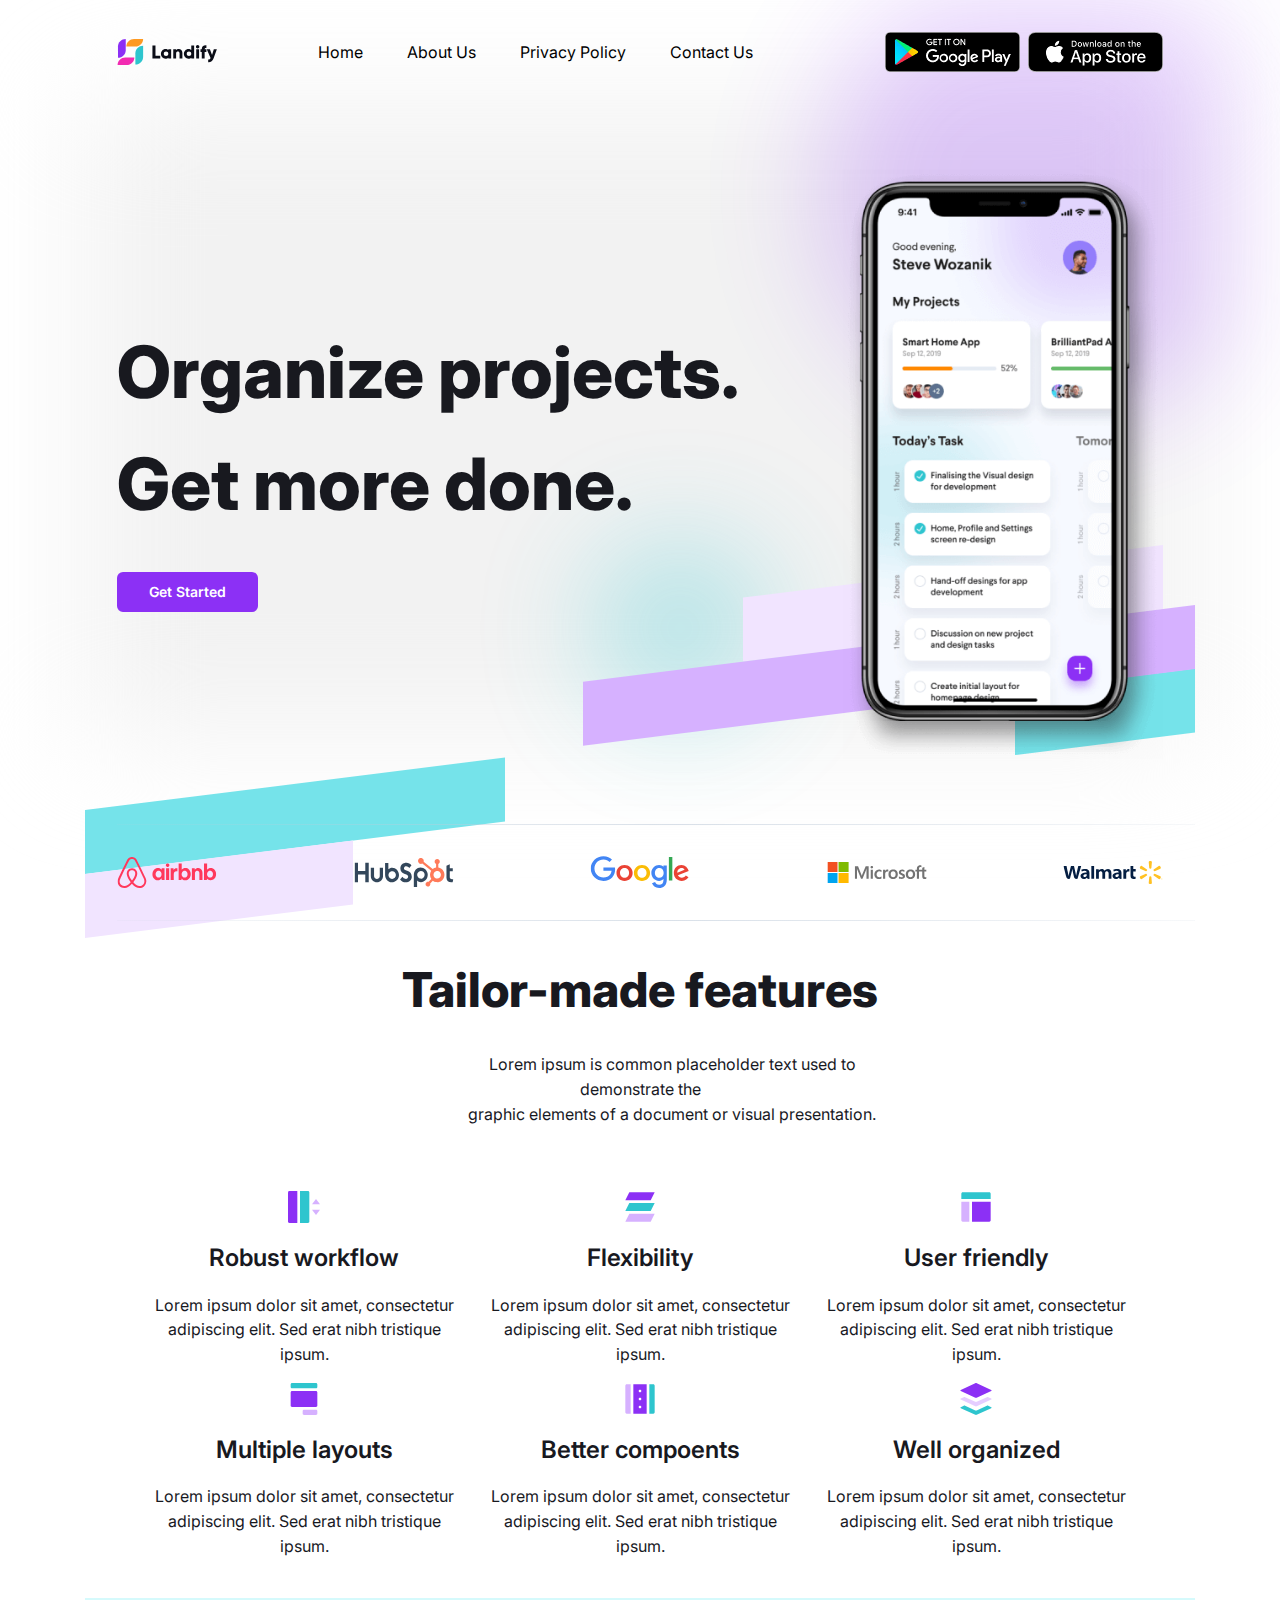
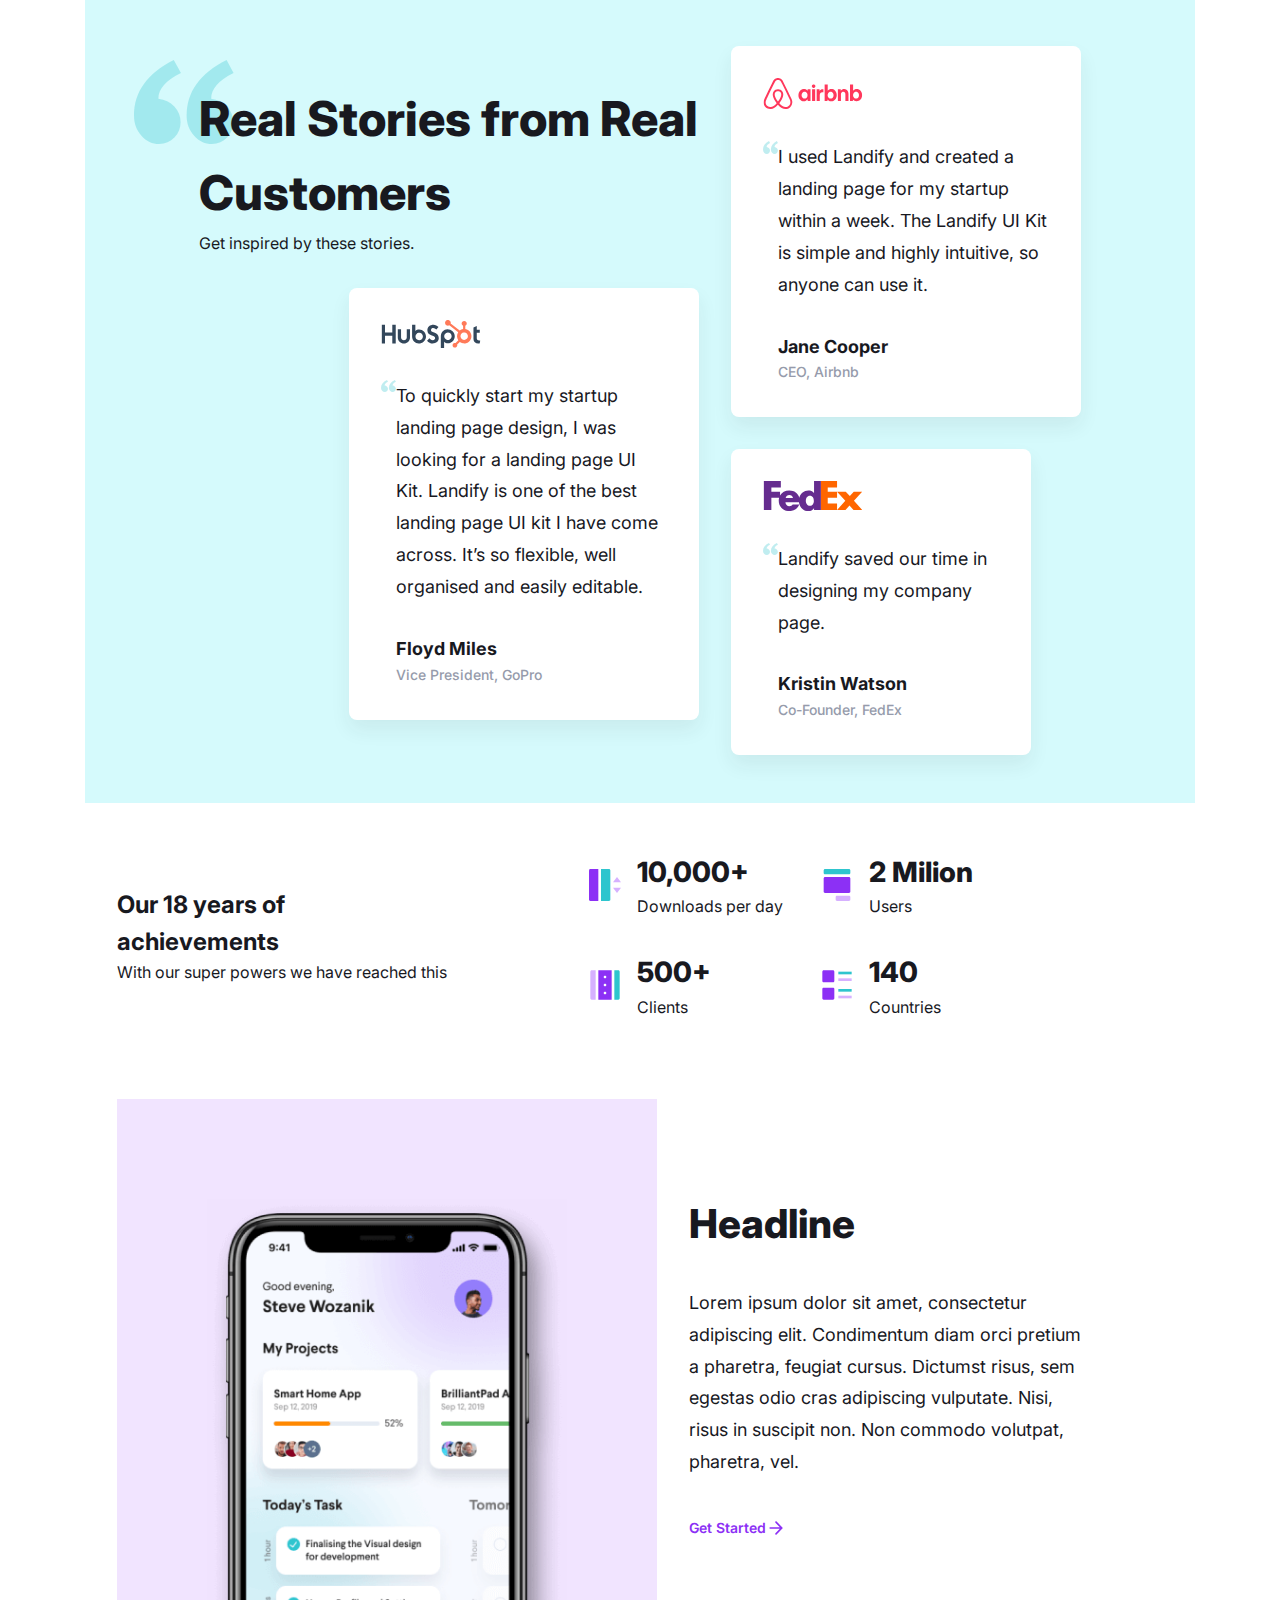
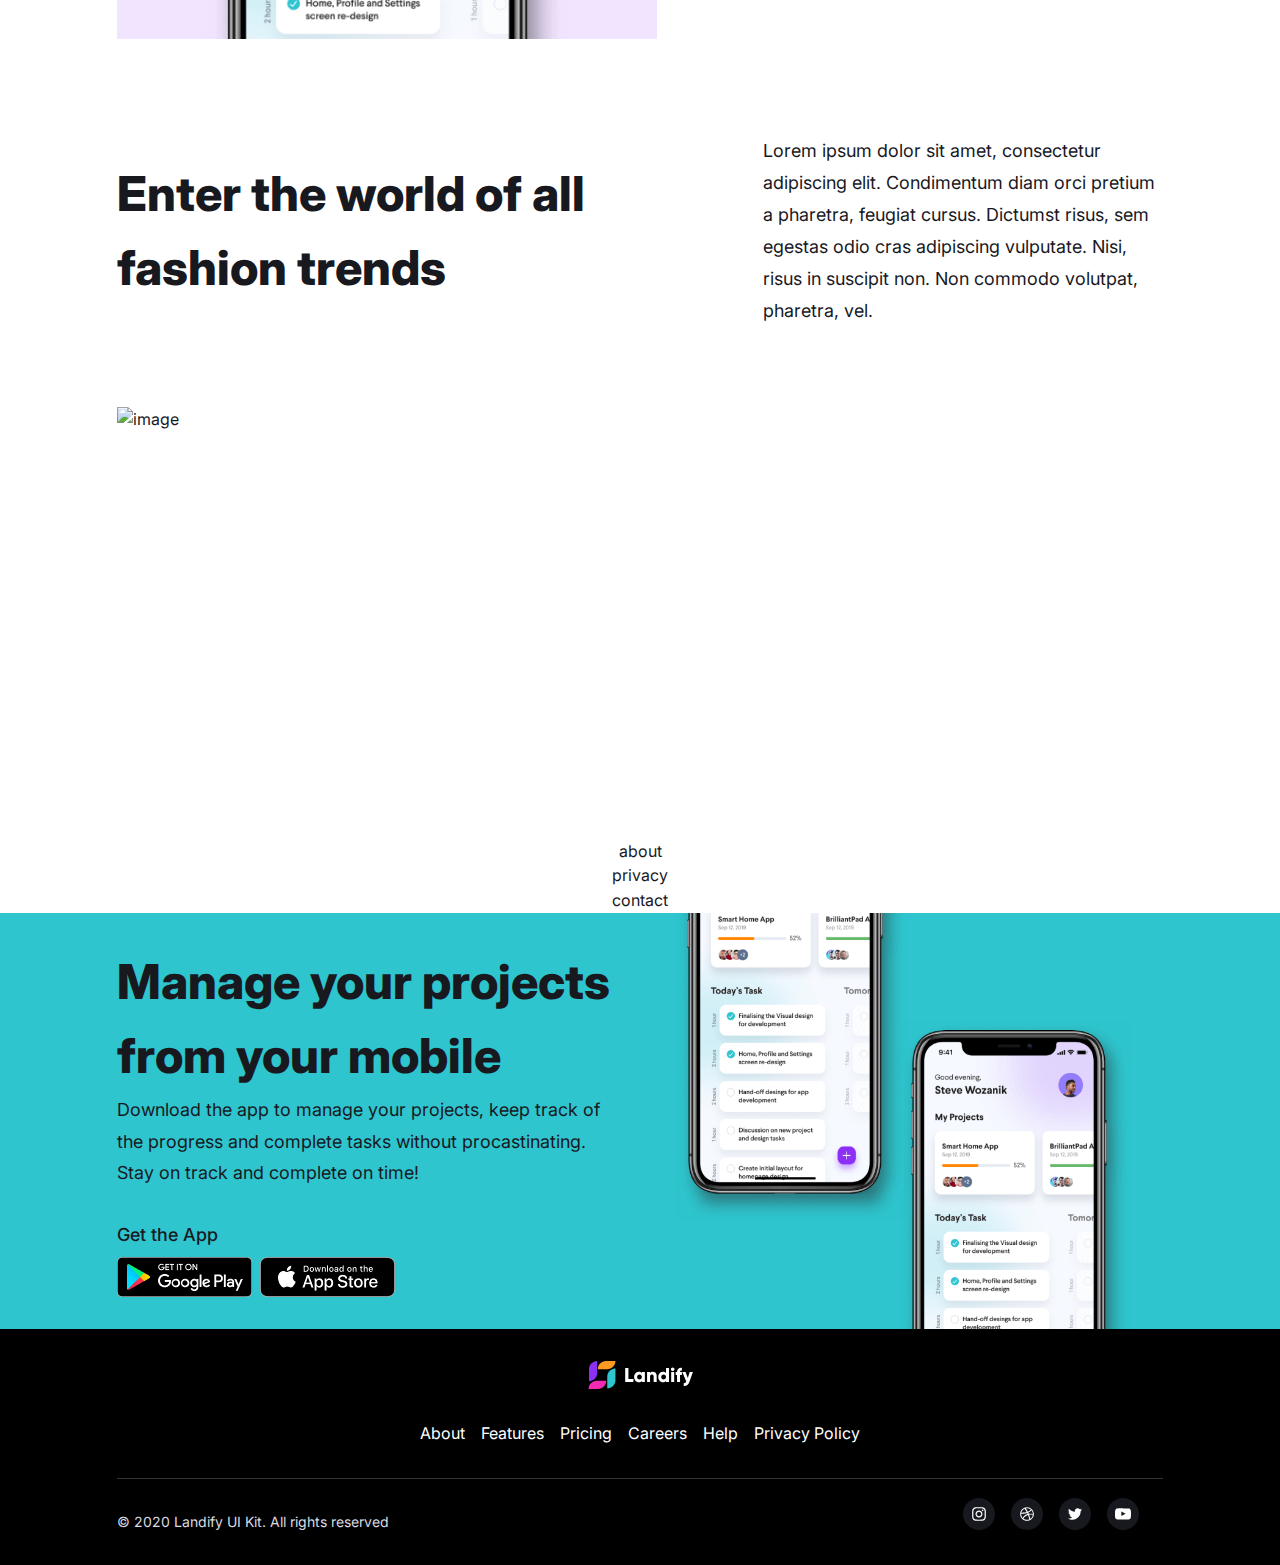
==== commit a2f2ee33: "1" ====
--- a/index.html
+++ b/index.html
@@ -48,24 +48,20 @@
         <div data-role="Header" class="home-header-container">
           <header class="home-header">
             <div class="home-logo">
-              <img
-                alt="image"
-                src="public/logotype-dark.svg"
-                class="home-image"
-              />
+              <a href="./index.html">
+                <img
+                  alt="image"
+                  src="public/logotype-dark.svg"
+                  class="home-image"
+                />
+              </a>
+              
             </div>
             <div class="home-menu">
-              <span class="home-text">About</span>
-              <span class="home-text01">Products</span>
-              <span class="home-text02">Pricing</span>
-              <span class="home-text03">Blog</span>
-              <span class="home-text04">Jobs</span>
-              <span class="home-text05">More</span>
-              <svg viewBox="0 0 1024 1024" class="home-icon">
-                <path
-                  d="M316 366l196 196 196-196 60 60-256 256-256-256z"
-                ></path>
-              </svg>
+              <button class="home-text active" data-nav-link>Home</button>
+              <button class="home-text01" data-nav-link>About Us</button>
+              <button class="home-text02" data-nav-link>Privacy Policy</button>
+              <button class="home-text03" data-nav-link>Contact Us</button>
             </div>
             <div class="home-container01">
               <div class="store-banner-store-banner">
@@ -191,329 +187,345 @@
             </div>
           </div>
         </div>
-        <div class="home-main">
-          <div class="home-blur-background"></div>
-          <div class="home-hero">
-            <div class="home-container07">
-              <h1 class="home-text12 Headline1">
-                <span>Organize projects.</span>
-                <br />
-                <span>Get more done.</span>
-              </h1>
-              <div class="primary-button-container">
-                <button class="primary-button-button MediumLabel button">
-                  <span>Get Started</span>
-                </button>
-              </div>
+        <!-- HOME -->
+        <article class="home active" data-page="home">
+          <div class="home-main">
+            <div class="home-blur-background"></div>
+            <div class="home-hero">
+              <div class="home-container07">
+                <h1 class="home-text12 Headline1">
+                  <span>Organize projects.</span>
+                  <br />
+                  <span>Get more done.</span>
+                </h1>
+                <div class="primary-button-container">
+                  <button class="primary-button-button MediumLabel button">
+                    <span>Get Started</span>
+                  </button>
+                </div>
+              </div>
+              <img
+                alt="image"
+                src="public/iphonex-1200w.png"
+                class="home-image02"
+              />
             </div>
             <img
               alt="image"
-              src="public/iphonex-1200w.png"
-              class="home-image02"
+              src="public/turquoise-circle.svg"
+              class="home-turquoise-cirble"
             />
-          </div>
-          <img
-            alt="image"
-            src="public/turquoise-circle.svg"
-            class="home-turquoise-cirble"
-          />
-          <img
-            alt="image"
-            src="public/purple-circle.svg"
-            class="home-purple-circle"
-          />
-          <img alt="image" src="public/left.svg" class="home-left" />
-          <img alt="image" src="public/right.svg" class="home-right" />
-        </div>
-        <div class="home-clients">
-          <div class="home-divider"></div>
-          <img alt="image" src="public/logo-1.svg" class="home-image03" />
-          <img alt="image" src="public/logo-4.svg" class="home-image04" />
-          <img alt="image" src="public/logo-3.svg" class="home-image05" />
-          <img alt="image" src="public/logo-5.svg" class="home-image06" />
-          <img alt="image" src="public/logo-6.svg" class="home-image07" />
-          <div class="home-divider1"></div>
-        </div>
-        <div class="home-features">
-          <h2 class="Headline2 home-text16">Tailor-made features</h2>
-          <span class="home-text17">
-            <span class="home-text18">
-              Lorem ipsum is common placeholder text used to demonstrate the
-              graphic elements of a document or visual presentation.
+            <img
+              alt="image"
+              src="public/purple-circle.svg"
+              class="home-purple-circle"
+            />
+            <img alt="image" src="public/left.svg" class="home-left" />
+            <img alt="image" src="public/right.svg" class="home-right" />
+          </div>
+          <div class="home-clients">
+            <div class="home-divider"></div>
+            <img alt="image" src="public/logo-1.svg" class="home-image03" />
+            <img alt="image" src="public/logo-4.svg" class="home-image04" />
+            <img alt="image" src="public/logo-3.svg" class="home-image05" />
+            <img alt="image" src="public/logo-5.svg" class="home-image06" />
+            <img alt="image" src="public/logo-6.svg" class="home-image07" />
+            <div class="home-divider1"></div>
+          </div>
+          <div class="home-features">
+            <h2 class="Headline2 home-text16">Tailor-made features</h2>
+            <span class="home-text17">
+              <span class="home-text18">
+                Lorem ipsum is common placeholder text used to demonstrate the
+                graphic elements of a document or visual presentation.
+              </span>
             </span>
-          </span>
-          <div class="home-features1">
-            <div class="feature-card-container">
-              <img alt="image" src="public/01.svg" class="feature-card-image" />
-              <h5 class="feature-card-text Headline5">
-                <span>Robust workflow</span>
-              </h5>
-              <span class="feature-card-text1">
-                <span>
-                  Lorem ipsum dolor sit amet, consectetur adipiscing elit. Sed
-                  erat nibh tristique ipsum.
+            <div class="home-features1">
+              <div class="feature-card-container">
+                <img alt="image" src="public/01.svg" class="feature-card-image" />
+                <h5 class="feature-card-text Headline5">
+                  <span>Robust workflow</span>
+                </h5>
+                <span class="feature-card-text1">
+                  <span>
+                    Lorem ipsum dolor sit amet, consectetur adipiscing elit. Sed
+                    erat nibh tristique ipsum.
+                  </span>
                 </span>
+              </div>
+              <div class="feature-card-container">
+                <img alt="image" src="public/02.svg" class="feature-card-image" />
+                <h5 class="feature-card-text Headline5">
+                  <span>Flexibility</span>
+                </h5>
+                <span class="feature-card-text1">
+                  <span>
+                    Lorem ipsum dolor sit amet, consectetur adipiscing elit. Sed
+                    erat nibh tristique ipsum.
+                  </span>
+                </span>
+              </div>
+              <div class="feature-card-container">
+                <img alt="image" src="public/03.svg" class="feature-card-image" />
+                <h5 class="feature-card-text Headline5">
+                  <span>User friendly</span>
+                </h5>
+                <span class="feature-card-text1">
+                  <span>
+                    Lorem ipsum dolor sit amet, consectetur adipiscing elit. Sed
+                    erat nibh tristique ipsum.
+                  </span>
+                </span>
+              </div>
+              <div class="feature-card-container">
+                <img alt="image" src="public/04.svg" class="feature-card-image" />
+                <h5 class="feature-card-text Headline5">
+                  <span>Multiple layouts</span>
+                </h5>
+                <span class="feature-card-text1">
+                  <span>
+                    Lorem ipsum dolor sit amet, consectetur adipiscing elit. Sed
+                    erat nibh tristique ipsum.
+                  </span>
+                </span>
+              </div>
+              <div class="feature-card-container">
+                <img alt="image" src="public/05.svg" class="feature-card-image" />
+                <h5 class="feature-card-text Headline5">
+                  <span>Better compoents</span>
+                </h5>
+                <span class="feature-card-text1">
+                  <span>
+                    Lorem ipsum dolor sit amet, consectetur adipiscing elit. Sed
+                    erat nibh tristique ipsum.
+                  </span>
+                </span>
+              </div>
+              <div class="feature-card-container">
+                <img alt="image" src="public/06.svg" class="feature-card-image" />
+                <h5 class="feature-card-text Headline5">
+                  <span>Well organized</span>
+                </h5>
+                <span class="feature-card-text1">
+                  <span>
+                    Lorem ipsum dolor sit amet, consectetur adipiscing elit. Sed
+                    erat nibh tristique ipsum.
+                  </span>
+                </span>
+              </div>
+            </div>
+          </div>
+          <div class="home-testimonials">
+            <div class="home-container08">
+              <div class="home-container09">
+                <img
+                  alt="image"
+                  src="public/quote-mark.svg"
+                  class="home-image08"
+                />
+                <h1 class="home-text19 Headline2">
+                  Real Stories from Real Customers
+                </h1>
+                <span>Get inspired by these stories.</span>
+                <div class="home-container10">
+                  <div class="testimonials-card-container">
+                    <img
+                      alt="image"
+                      src="public/logo-4.svg"
+                      class="testimonials-card-image"
+                    />
+                    <div class="testimonials-card-container1">
+                      <img
+                        alt="image"
+                        src="public/quote-mark.svg"
+                        class="testimonials-card-image1"
+                      />
+                      <div class="testimonials-card-container2">
+                        <span class="testimonials-card-text Lead1">
+                          <span>
+                            To quickly start my startup landing page design, I was
+                            looking for a landing page UI Kit. Landify is one of
+                            the best landing page UI kit I have come across. It’s
+                            so flexible, well organised and easily editable.
+                          </span>
+                        </span>
+                        <span class="Subtitle1"><span>Floyd Miles</span></span>
+                        <span class="testimonials-card-text2 Lead2">
+                          <span>Vice President, GoPro</span>
+                        </span>
+                      </div>
+                    </div>
+                  </div>
+                </div>
+              </div>
+              <div class="home-container11">
+                <div class="home-container12">
+                  <div class="testimonials-card-container">
+                    <img
+                      alt="image"
+                      src="public/logo-1.svg"
+                      class="testimonials-card-image"
+                    />
+                    <div class="testimonials-card-container1">
+                      <img
+                        alt="image"
+                        src="public/quote-mark.svg"
+                        class="testimonials-card-image1"
+                      />
+                      <div class="testimonials-card-container2">
+                        <span class="testimonials-card-text Lead1">
+                          <span>
+                            I used Landify and created a landing page for my
+                            startup within a week. The Landify UI Kit is simple
+                            and highly intuitive, so anyone can use it.
+                          </span>
+                        </span>
+                        <span class="Subtitle1"><span>Jane Cooper</span></span>
+                        <span class="testimonials-card-text2 Lead2">
+                          <span>CEO, Airbnb</span>
+                        </span>
+                      </div>
+                    </div>
+                  </div>
+                </div>
+                <div class="home-container13">
+                  <div class="testimonials-card-container">
+                    <img
+                      alt="image"
+                      src="public/logo-2.svg"
+                      class="testimonials-card-image"
+                    />
+                    <div class="testimonials-card-container1">
+                      <img
+                        alt="image"
+                        src="public/quote-mark.svg"
+                        class="testimonials-card-image1"
+                      />
+                      <div class="testimonials-card-container2">
+                        <span class="testimonials-card-text Lead1">
+                          <span>
+                            Landify saved our time in designing my company page.
+                          </span>
+                        </span>
+                        <span class="Subtitle1"><span>Kristin Watson</span></span>
+                        <span class="testimonials-card-text2 Lead2">
+                          <span>Co-Founder, FedEx</span>
+                        </span>
+                      </div>
+                    </div>
+                  </div>
+                </div>
+              </div>
+            </div>
+          </div>
+          <div class="home-achievements">
+            <div class="home-container14">
+              <h2 class="home-text21">
+                <span class="home-text22">Our 18 years of</span>
+                <br />
+                <span>achievements</span>
+              </h2>
+              <span class="home-text25">
+                With our super powers we have reached this
               </span>
             </div>
-            <div class="feature-card-container">
-              <img alt="image" src="public/02.svg" class="feature-card-image" />
-              <h5 class="feature-card-text Headline5">
-                <span>Flexibility</span>
-              </h5>
-              <span class="feature-card-text1">
-                <span>
-                  Lorem ipsum dolor sit amet, consectetur adipiscing elit. Sed
-                  erat nibh tristique ipsum.
-                </span>
-              </span>
-            </div>
-            <div class="feature-card-container">
-              <img alt="image" src="public/03.svg" class="feature-card-image" />
-              <h5 class="feature-card-text Headline5">
-                <span>User friendly</span>
-              </h5>
-              <span class="feature-card-text1">
-                <span>
-                  Lorem ipsum dolor sit amet, consectetur adipiscing elit. Sed
-                  erat nibh tristique ipsum.
-                </span>
-              </span>
-            </div>
-            <div class="feature-card-container">
-              <img alt="image" src="public/04.svg" class="feature-card-image" />
-              <h5 class="feature-card-text Headline5">
-                <span>Multiple layouts</span>
-              </h5>
-              <span class="feature-card-text1">
-                <span>
-                  Lorem ipsum dolor sit amet, consectetur adipiscing elit. Sed
-                  erat nibh tristique ipsum.
-                </span>
-              </span>
-            </div>
-            <div class="feature-card-container">
-              <img alt="image" src="public/05.svg" class="feature-card-image" />
-              <h5 class="feature-card-text Headline5">
-                <span>Better compoents</span>
-              </h5>
-              <span class="feature-card-text1">
-                <span>
-                  Lorem ipsum dolor sit amet, consectetur adipiscing elit. Sed
-                  erat nibh tristique ipsum.
-                </span>
-              </span>
-            </div>
-            <div class="feature-card-container">
-              <img alt="image" src="public/06.svg" class="feature-card-image" />
-              <h5 class="feature-card-text Headline5">
-                <span>Well organized</span>
-              </h5>
-              <span class="feature-card-text1">
-                <span>
-                  Lorem ipsum dolor sit amet, consectetur adipiscing elit. Sed
-                  erat nibh tristique ipsum.
-                </span>
-              </span>
-            </div>
-          </div>
-        </div>
-        <div class="home-testimonials">
-          <div class="home-container08">
-            <div class="home-container09">
+            <div class="home-container15">
+              <div class="home-container16">
+                <div class="stats-card-container">
+                  <img alt="image" src="public/01.svg" class="stats-card-image" />
+                  <div class="stats-card-container1">
+                    <h1 class="Headline4"><span>10,000+</span></h1>
+                    <span class="Body1"><span>Downloads per day</span></span>
+                  </div>
+                </div>
+                <div class="stats-card-container">
+                  <img alt="image" src="public/04.svg" class="stats-card-image" />
+                  <div class="stats-card-container1">
+                    <h1 class="Headline4"><span>2 Milion</span></h1>
+                    <span class="Body1"><span>Users</span></span>
+                  </div>
+                </div>
+              </div>
+              <div class="home-container17">
+                <div class="stats-card-container">
+                  <img alt="image" src="public/05.svg" class="stats-card-image" />
+                  <div class="stats-card-container1">
+                    <h1 class="Headline4"><span>500+</span></h1>
+                    <span class="Body1"><span>Clients</span></span>
+                  </div>
+                </div>
+                <div class="stats-card-container">
+                  <img alt="image" src="public/07.svg" class="stats-card-image" />
+                  <div class="stats-card-container1">
+                    <h1 class="Headline4"><span>140</span></h1>
+                    <span class="Body1"><span>Countries</span></span>
+                  </div>
+                </div>
+              </div>
+            </div>
+          </div>
+          <div class="home-feature1">
+            <div class="home-container18">
               <img
                 alt="image"
-                src="public/quote-mark.svg"
-                class="home-image08"
+                src="public/iphonex-1200w.png"
+                image_src="public/iphonex-1200w.png"
+                class="home-image09"
               />
-              <h1 class="home-text19 Headline2">
-                Real Stories from Real Customers
-              </h1>
-              <span>Get inspired by these stories.</span>
-              <div class="home-container10">
-                <div class="testimonials-card-container">
-                  <img
-                    alt="image"
-                    src="public/logo-4.svg"
-                    class="testimonials-card-image"
-                  />
-                  <div class="testimonials-card-container1">
-                    <img
-                      alt="image"
-                      src="public/quote-mark.svg"
-                      class="testimonials-card-image1"
-                    />
-                    <div class="testimonials-card-container2">
-                      <span class="testimonials-card-text Lead1">
-                        <span>
-                          To quickly start my startup landing page design, I was
-                          looking for a landing page UI Kit. Landify is one of
-                          the best landing page UI kit I have come across. It’s
-                          so flexible, well organised and easily editable.
-                        </span>
-                      </span>
-                      <span class="Subtitle1"><span>Floyd Miles</span></span>
-                      <span class="testimonials-card-text2 Lead2">
-                        <span>Vice President, GoPro</span>
-                      </span>
-                    </div>
-                  </div>
-                </div>
-              </div>
-            </div>
-            <div class="home-container11">
-              <div class="home-container12">
-                <div class="testimonials-card-container">
-                  <img
-                    alt="image"
-                    src="public/logo-1.svg"
-                    class="testimonials-card-image"
-                  />
-                  <div class="testimonials-card-container1">
-                    <img
-                      alt="image"
-                      src="public/quote-mark.svg"
-                      class="testimonials-card-image1"
-                    />
-                    <div class="testimonials-card-container2">
-                      <span class="testimonials-card-text Lead1">
-                        <span>
-                          I used Landify and created a landing page for my
-                          startup within a week. The Landify UI Kit is simple
-                          and highly intuitive, so anyone can use it.
-                        </span>
-                      </span>
-                      <span class="Subtitle1"><span>Jane Cooper</span></span>
-                      <span class="testimonials-card-text2 Lead2">
-                        <span>CEO, Airbnb</span>
-                      </span>
-                    </div>
-                  </div>
-                </div>
-              </div>
-              <div class="home-container13">
-                <div class="testimonials-card-container">
-                  <img
-                    alt="image"
-                    src="public/logo-2.svg"
-                    class="testimonials-card-image"
-                  />
-                  <div class="testimonials-card-container1">
-                    <img
-                      alt="image"
-                      src="public/quote-mark.svg"
-                      class="testimonials-card-image1"
-                    />
-                    <div class="testimonials-card-container2">
-                      <span class="testimonials-card-text Lead1">
-                        <span>
-                          Landify saved our time in designing my company page.
-                        </span>
-                      </span>
-                      <span class="Subtitle1"><span>Kristin Watson</span></span>
-                      <span class="testimonials-card-text2 Lead2">
-                        <span>Co-Founder, FedEx</span>
-                      </span>
-                    </div>
-                  </div>
-                </div>
-              </div>
-            </div>
-          </div>
-        </div>
-        <div class="home-achievements">
-          <div class="home-container14">
-            <h2 class="home-text21">
-              <span class="home-text22">Our 18 years of</span>
-              <br />
-              <span>achievements</span>
-            </h2>
-            <span class="home-text25">
-              With our super powers we have reached this
-            </span>
-          </div>
-          <div class="home-container15">
-            <div class="home-container16">
-              <div class="stats-card-container">
-                <img alt="image" src="public/01.svg" class="stats-card-image" />
-                <div class="stats-card-container1">
-                  <h1 class="Headline4"><span>10,000+</span></h1>
-                  <span class="Body1"><span>Downloads per day</span></span>
-                </div>
-              </div>
-              <div class="stats-card-container">
-                <img alt="image" src="public/04.svg" class="stats-card-image" />
-                <div class="stats-card-container1">
-                  <h1 class="Headline4"><span>2 Milion</span></h1>
-                  <span class="Body1"><span>Users</span></span>
-                </div>
-              </div>
-            </div>
-            <div class="home-container17">
-              <div class="stats-card-container">
-                <img alt="image" src="public/05.svg" class="stats-card-image" />
-                <div class="stats-card-container1">
-                  <h1 class="Headline4"><span>500+</span></h1>
-                  <span class="Body1"><span>Clients</span></span>
-                </div>
-              </div>
-              <div class="stats-card-container">
-                <img alt="image" src="public/07.svg" class="stats-card-image" />
-                <div class="stats-card-container1">
-                  <h1 class="Headline4"><span>140</span></h1>
-                  <span class="Body1"><span>Countries</span></span>
-                </div>
-              </div>
-            </div>
-          </div>
-        </div>
-        <div class="home-feature1">
-          <div class="home-container18">
+            </div>
+            <div class="home-container19">
+              <h3 class="Headline3">Headline</h3>
+              <span class="home-text27 Lead1">
+                Lorem ipsum dolor sit amet, consectetur adipiscing elit.
+                Condimentum diam orci pretium a pharetra, feugiat cursus. Dictumst
+                risus, sem egestas odio cras adipiscing vulputate. Nisi, risus in
+                suscipit non. Non commodo volutpat, pharetra, vel.
+              </span>
+              <div class="link-icon-button-container">
+                <button class="link-icon-button-button button">
+                  <span class="MediumLabel"><span>Get Started</span></span>
+                  <svg viewBox="0 0 1024 1024" class="link-icon-button-icon">
+                    <path
+                      d="M481.835 243.499l225.835 225.835h-494.336c-23.552 0-42.667 19.115-42.667 42.667s19.115 42.667 42.667 42.667h494.336l-225.835 225.835c-16.683 16.683-16.683 43.691 0 60.331s43.691 16.683 60.331 0l298.667-298.667c3.925-3.925 7.083-8.619 9.259-13.824 4.309-10.453 4.309-22.229 0-32.683-2.091-5.035-5.163-9.728-9.259-13.824l-298.667-298.667c-16.683-16.683-43.691-16.683-60.331 0s-16.683 43.691 0 60.331z"
+                    ></path>
+                  </svg>
+                </button>
+              </div>
+            </div>
+          </div>
+          <div class="home-feature2">
+            <div class="home-container20">
+              <h2 class="Headline2 home-text28">
+                Enter the world of all fashion trends
+              </h2>
+              <span class="home-text29 Lead1">
+                Lorem ipsum dolor sit amet, consectetur adipiscing elit.
+                Condimentum diam orci pretium a pharetra, feugiat cursus. Dictumst
+                risus, sem egestas odio cras adipiscing vulputate. Nisi, risus in
+                suscipit non. Non commodo volutpat, pharetra, vel.
+              </span>
+            </div>
             <img
               alt="image"
-              src="public/iphonex-1200w.png"
+              src="https://images.unsplash.com/photo-1535157412991-2ef801c1748b?ixlib=rb-1.2.1&amp;q=85&amp;fm=jpg&amp;crop=entropy&amp;cs=srgb&amp;h=1000"
               image_src="public/iphonex-1200w.png"
-              class="home-image09"
+              class="home-image10"
             />
           </div>
-          <div class="home-container19">
-            <h3 class="Headline3">Headline</h3>
-            <span class="home-text27 Lead1">
-              Lorem ipsum dolor sit amet, consectetur adipiscing elit.
-              Condimentum diam orci pretium a pharetra, feugiat cursus. Dictumst
-              risus, sem egestas odio cras adipiscing vulputate. Nisi, risus in
-              suscipit non. Non commodo volutpat, pharetra, vel.
-            </span>
-            <div class="link-icon-button-container">
-              <button class="link-icon-button-button button">
-                <span class="MediumLabel"><span>Get Started</span></span>
-                <svg viewBox="0 0 1024 1024" class="link-icon-button-icon">
-                  <path
-                    d="M481.835 243.499l225.835 225.835h-494.336c-23.552 0-42.667 19.115-42.667 42.667s19.115 42.667 42.667 42.667h494.336l-225.835 225.835c-16.683 16.683-16.683 43.691 0 60.331s43.691 16.683 60.331 0l298.667-298.667c3.925-3.925 7.083-8.619 9.259-13.824 4.309-10.453 4.309-22.229 0-32.683-2.091-5.035-5.163-9.728-9.259-13.824l-298.667-298.667c-16.683-16.683-43.691-16.683-60.331 0s-16.683 43.691 0 60.331z"
-                  ></path>
-                </svg>
-              </button>
-            </div>
-          </div>
-        </div>
-        <div class="home-feature2">
-          <div class="home-container20">
-            <h2 class="Headline2 home-text28">
-              Enter the world of all fashion trends
-            </h2>
-            <span class="home-text29 Lead1">
-              Lorem ipsum dolor sit amet, consectetur adipiscing elit.
-              Condimentum diam orci pretium a pharetra, feugiat cursus. Dictumst
-              risus, sem egestas odio cras adipiscing vulputate. Nisi, risus in
-              suscipit non. Non commodo volutpat, pharetra, vel.
-            </span>
-          </div>
-          <img
-            alt="image"
-            src="https://images.unsplash.com/photo-1535157412991-2ef801c1748b?ixlib=rb-1.2.1&amp;q=85&amp;fm=jpg&amp;crop=entropy&amp;cs=srgb&amp;h=1000"
-            image_src="public/iphonex-1200w.png"
-            class="home-image10"
-          />
-        </div>
+          
+        </article>
+        <!-- ABOUT -->
+        <article class="about" data-page="about">
+          <div>about</div>
+        </article>
+        <!-- PRIVACY -->
+        <article class="privacy" data-page="privacy">
+          <div>privacy</div>
+        </article>
+        <!-- CONTACT -->
+        <article class="contact" data-page="contact">
+          <div>contact</div>
+        </article>
         <div class="home-cta">
           <div class="home-container21">
             <div class="home-container22">
@@ -529,16 +541,20 @@
                 <span class="home-text33">Get the App</span>
               </span>
               <div class="store-banner-store-banner">
-                <img
-                  alt="image"
-                  src="public/google-play-badge-200h.png"
-                  class="store-banner-image"
-                />
-                <img
-                  alt="image"
-                  src="public/app-store-badge-200h.png"
-                  class="store-banner-image1"
-                />
+                <a href="https://www.youtube.com">
+                  <img
+                    alt="image"
+                    src="public/google-play-badge-200h.png"
+                    class="store-banner-image"
+                  />
+                </a>
+                <a href="https://www.youtube.com">
+                  <img
+                    alt="image"
+                    src="public/app-store-badge-200h.png"
+                    class="store-banner-image1"
+                  />
+                </a>
               </div>
             </div>
             <div class="home-container23">
@@ -557,98 +573,17 @@
             </div>
           </div>
         </div>
-        <div class="home-footer">
-          <footer class="home-container24">
-            <img
-              alt="image"
-              src="public/logotype-light.svg"
-              class="home-image13"
-            />
-            <div class="home-container25">
-              <span class="home-text34">About</span>
-              <span class="home-text35">Features</span>
-              <span class="home-text36">Pricing</span>
-              <span class="home-text37">Careers</span>
-              <span class="home-text38">Help</span>
-              <span class="home-text39">Privacy Policy</span>
-            </div>
-            <div class="home-divider2"></div>
-            <div class="home-container26">
-              <span class="home-text40 Body2">
-                © 2020 Landify UI Kit. All rights reserved
-              </span>
-              <div class="home-container27">
-                <a
-                  href="https://instagram.com"
-                  target="_blank"
-                  rel="noreferrer noopener"
-                  class="home-link4"
-                >
-                  <div class="home-container28">
-                    <svg
-                      viewBox="0 0 877.7142857142857 1024"
-                      class="home-icon15"
-                    >
-                      <path
-                        d="M585.143 512c0-80.571-65.714-146.286-146.286-146.286s-146.286 65.714-146.286 146.286 65.714 146.286 146.286 146.286 146.286-65.714 146.286-146.286zM664 512c0 124.571-100.571 225.143-225.143 225.143s-225.143-100.571-225.143-225.143 100.571-225.143 225.143-225.143 225.143 100.571 225.143 225.143zM725.714 277.714c0 29.143-23.429 52.571-52.571 52.571s-52.571-23.429-52.571-52.571 23.429-52.571 52.571-52.571 52.571 23.429 52.571 52.571zM438.857 152c-64 0-201.143-5.143-258.857 17.714-20 8-34.857 17.714-50.286 33.143s-25.143 30.286-33.143 50.286c-22.857 57.714-17.714 194.857-17.714 258.857s-5.143 201.143 17.714 258.857c8 20 17.714 34.857 33.143 50.286s30.286 25.143 50.286 33.143c57.714 22.857 194.857 17.714 258.857 17.714s201.143 5.143 258.857-17.714c20-8 34.857-17.714 50.286-33.143s25.143-30.286 33.143-50.286c22.857-57.714 17.714-194.857 17.714-258.857s5.143-201.143-17.714-258.857c-8-20-17.714-34.857-33.143-50.286s-30.286-25.143-50.286-33.143c-57.714-22.857-194.857-17.714-258.857-17.714zM877.714 512c0 60.571 0.571 120.571-2.857 181.143-3.429 70.286-19.429 132.571-70.857 184s-113.714 67.429-184 70.857c-60.571 3.429-120.571 2.857-181.143 2.857s-120.571 0.571-181.143-2.857c-70.286-3.429-132.571-19.429-184-70.857s-67.429-113.714-70.857-184c-3.429-60.571-2.857-120.571-2.857-181.143s-0.571-120.571 2.857-181.143c3.429-70.286 19.429-132.571 70.857-184s113.714-67.429 184-70.857c60.571-3.429 120.571-2.857 181.143-2.857s120.571-0.571 181.143 2.857c70.286 3.429 132.571 19.429 184 70.857s67.429 113.714 70.857 184c3.429 60.571 2.857 120.571 2.857 181.143z"
-                      ></path>
-                    </svg>
-                  </div>
-                </a>
-                <a
-                  href="https://dribbble.com"
-                  target="_blank"
-                  rel="noreferrer noopener"
-                  class="home-link5"
-                >
-                  <div class="home-container29">
-                    <svg
-                      viewBox="0 0 877.7142857142857 1024"
-                      class="home-icon17"
-                    >
-                      <path
-                        d="M585.143 857.143c-5.714-33.143-27.429-147.429-80-284.571-0.571 0-1.714 0.571-2.286 0.571 0 0-222.286 77.714-294.286 234.286-3.429-2.857-8.571-6.286-8.571-6.286 65.143 53.143 148 85.714 238.857 85.714 52 0 101.143-10.857 146.286-29.714zM479.429 510.286c-9.143-21.143-19.429-42.286-30.286-63.429-193.143 57.714-378.286 53.143-384.571 53.143-0.571 4-0.571 8-0.571 12 0 96 36.571 184 96 250.286v0c102.286-182.286 304.571-247.429 304.571-247.429 5.143-1.714 10.286-2.857 14.857-4.571zM418.286 389.143c-65.143-115.429-134.286-209.143-139.429-216-104.571 49.143-182.286 145.714-206.857 261.714 9.714 0 166.286 1.714 346.286-45.714zM809.143 571.429c-8-2.286-112.571-35.429-233.714-16.571 49.143 135.429 69.143 245.714 73.143 268 84-56.571 143.429-146.857 160.571-251.429zM349.143 148c-0.571 0-0.571 0-1.143 0.571 0 0 0.571-0.571 1.143-0.571zM686.286 230.857c-65.714-58.286-152.571-93.714-247.429-93.714-30.286 0-60 4-88.571 10.857 5.714 7.429 76.571 100.571 140.571 218.286 141.143-52.571 194.286-133.714 195.429-135.429zM813.714 508c-1.143-88.571-32.571-170.286-85.143-234.286-1.143 1.143-61.143 88-209.143 148.571 8.571 17.714 17.143 36 25.143 54.286 2.857 6.286 5.143 13.143 8 19.429 129.143-16.571 256.571 11.429 261.143 12zM877.714 512c0 242.286-196.571 438.857-438.857 438.857s-438.857-196.571-438.857-438.857 196.571-438.857 438.857-438.857 438.857 196.571 438.857 438.857z"
-                      ></path>
-                    </svg>
-                  </div>
-                </a>
-                <a
-                  href="https://twitter.com"
-                  target="_blank"
-                  rel="noreferrer noopener"
-                  class="home-link6"
-                >
-                  <div class="home-container30">
-                    <svg
-                      viewBox="0 0 950.8571428571428 1024"
-                      class="home-icon19"
-                    >
-                      <path
-                        d="M925.714 233.143c-25.143 36.571-56.571 69.143-92.571 95.429 0.571 8 0.571 16 0.571 24 0 244-185.714 525.143-525.143 525.143-104.571 0-201.714-30.286-283.429-82.857 14.857 1.714 29.143 2.286 44.571 2.286 86.286 0 165.714-29.143 229.143-78.857-81.143-1.714-149.143-54.857-172.571-128 11.429 1.714 22.857 2.857 34.857 2.857 16.571 0 33.143-2.286 48.571-6.286-84.571-17.143-148-91.429-148-181.143v-2.286c24.571 13.714 53.143 22.286 83.429 23.429-49.714-33.143-82.286-89.714-82.286-153.714 0-34.286 9.143-65.714 25.143-93.143 90.857 112 227.429 185.143 380.571 193.143-2.857-13.714-4.571-28-4.571-42.286 0-101.714 82.286-184.571 184.571-184.571 53.143 0 101.143 22.286 134.857 58.286 41.714-8 81.714-23.429 117.143-44.571-13.714 42.857-42.857 78.857-81.143 101.714 37.143-4 73.143-14.286 106.286-28.571z"
-                      ></path>
-                    </svg>
-                  </div>
-                </a>
-                <a
-                  href="https://youtube.com"
-                  target="_blank"
-                  rel="noreferrer noopener"
-                  class="home-link7"
-                >
-                  <div class="home-container31">
-                    <svg viewBox="0 0 1024 1024" class="home-icon21">
-                      <path
-                        d="M406.286 644.571l276.571-142.857-276.571-144.571v287.429zM512 152c215.429 0 358.286 10.286 358.286 10.286 20 2.286 64 2.286 102.857 43.429 0 0 31.429 30.857 40.571 101.714 10.857 82.857 10.286 165.714 10.286 165.714v77.714s0.571 82.857-10.286 165.714c-9.143 70.286-40.571 101.714-40.571 101.714-38.857 40.571-82.857 40.571-102.857 42.857 0 0-142.857 10.857-358.286 10.857v0c-266.286-2.286-348-10.286-348-10.286-22.857-4-74.286-2.857-113.143-43.429 0 0-31.429-31.429-40.571-101.714-10.857-82.857-10.286-165.714-10.286-165.714v-77.714s-0.571-82.857 10.286-165.714c9.143-70.857 40.571-101.714 40.571-101.714 38.857-41.143 82.857-41.143 102.857-43.429 0 0 142.857-10.286 358.286-10.286v0z"
-                      ></path>
-                    </svg>
-                  </div>
-                </a>
-              </div>
-            </div>
-          </footer>
-        </div>
+        <!-- Footer -->
+        <div id="footer" style="width: 100%;"></div>
+        <script src="https://cdnjs.cloudflare.com/ajax/libs/jquery/3.7.1/jquery.min.js"></script>
+        <script>
+          $(function(){
+            $("#footer").load("footer.html");
+          })
+        </script>
       </div>
     </div>
+    <script src="./index.js"></script>
     <script src="https://unpkg.com/@teleporthq/teleport-custom-scripts"></script>
   </body>
 </html>
